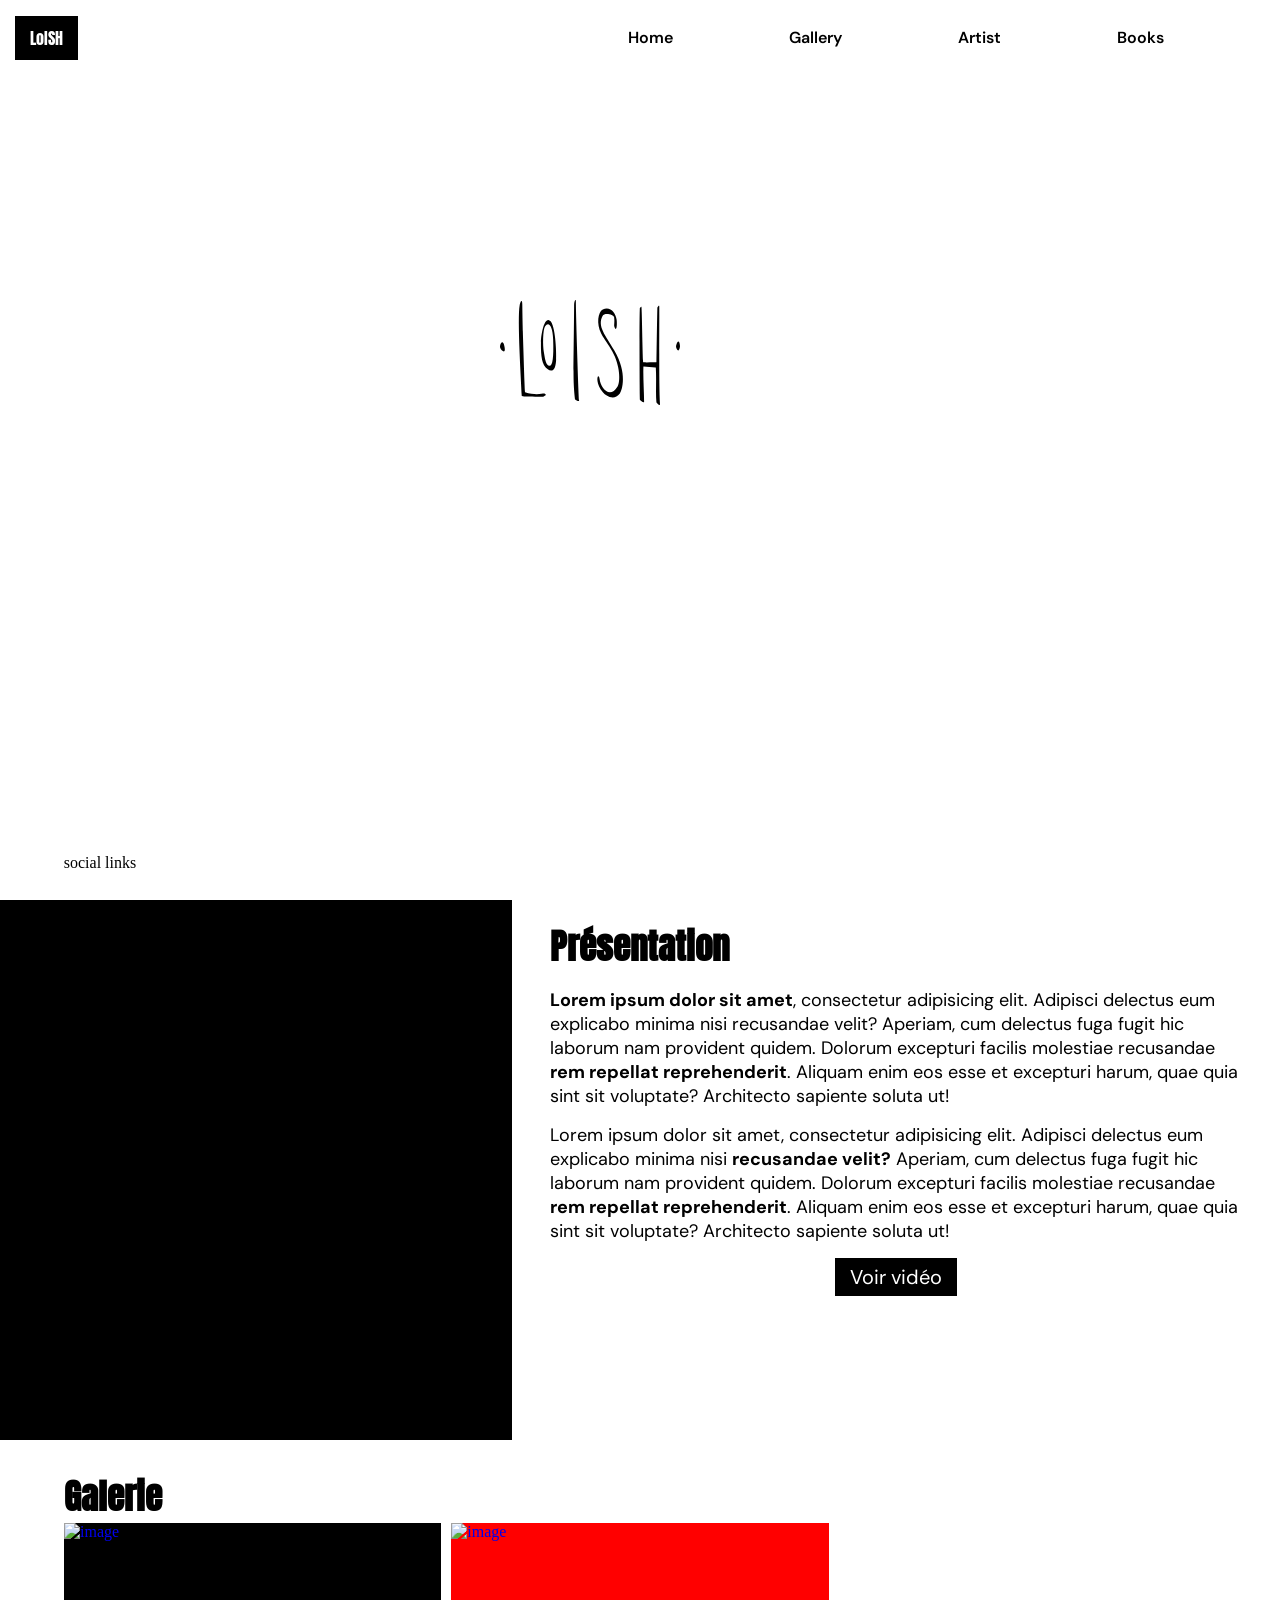
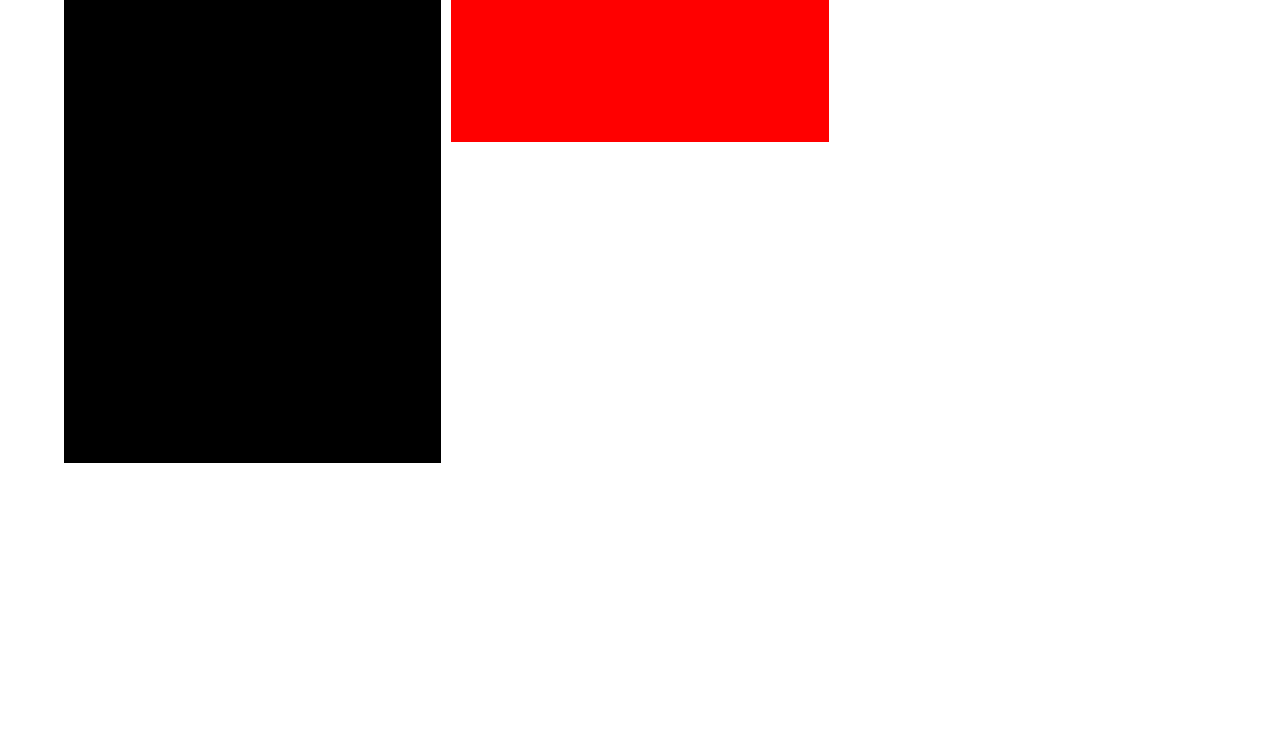
==== index.html @ d7966c19 "first commit" ====
<!doctype html>
<html lang="en">
<head>
    <meta charset="UTF-8">
    <meta name="viewport"
          content="width=device-width, user-scalable=no, initial-scale=1.0, maximum-scale=1.0, minimum-scale=1.0">
    <meta http-equiv="X-UA-Compatible" content="ie=edge">
    <link rel="stylesheet" type="text/css" href="style.css">
    <title>LoISH : Home </title>
</head>
<body>
<div id="menu-mobile">
    <nav>
        <ul>
            <li><a href="#home">Home</a></li>
            <li><a href="#galerie">Gallery</a></li>
            <li><a href="#artiste">Artist</a></li>
            <li><a href="#livre">Contact</a></li>
        </ul>
    </nav>
</div>
<div class="slide" id="home">
    <header>
        <div id="logo">LoISH</div>
        <nav>
            <ul>
                <li><a href="#home">Home</a></li>
                <li><a href="#pres">Gallery</a></li>
                <li><a href="#artiste">Artist</a></li>
                <li><a href="#livre">Books</a></li>
            </ul>
            <div id="burger">
                <div class="bar"></div>
                <div class="bar"></div>
                <div class="bar"></div>
            </div>
        </nav>
    </header>
    <div id="hero">
        <h1>
            <img src="loishnoir.svg" >
        </h1>
    </div>
    <div id="social">social links</div>
</div>
<div class="slide" id="pres">
    <div class="gauche"></div>
    <div class="droite">
        <div class="container">
            <h2>Présentation</h2>
            <p><strong>Lorem ipsum dolor sit amet</strong>, consectetur adipisicing elit. Adipisci delectus eum explicabo minima nisi recusandae velit? Aperiam, cum delectus fuga fugit hic laborum nam provident quidem. Dolorum excepturi facilis molestiae recusandae <strong>rem repellat reprehenderit</strong>. Aliquam enim eos esse et excepturi harum, quae quia sint sit voluptate? Architecto sapiente soluta ut!</p>
            <p>Lorem ipsum dolor sit amet, consectetur adipisicing elit. Adipisci delectus eum explicabo minima nisi <strong>recusandae velit?</strong> Aperiam, cum delectus fuga fugit hic laborum nam provident quidem. Dolorum excepturi facilis molestiae recusandae <strong>rem repellat reprehenderit</strong>. Aliquam enim eos esse et excepturi harum, quae quia sint sit voluptate? Architecto sapiente soluta ut!</p>
            <a href="#" class="btn">Voir vidéo</a>
        </div>
    </div>
</div>
<div class="slide" id="galerie">
    <div class="container">
        <h2>Galerie</h2>
        <div id="container-gal">

            <div class="images img1">
                <a href="images/Avatar.jpg" data-lightbox="gal" class="gal">
                    <img src="images/Avatar.jpg" alt="image">
                </a>
            </div>
            <div class="images img2">
                <a href="images/Avatar.jpg" data-lightbox="gal" class="gal">
                    <img src="images/Avatar.jpg" alt="image">
                </a>
            </div>
        </div>
    </div>
</div>
<script src="dist/js/glightbox.min.js"></script>
<script>
    var lightbox = GLightbox();
    var lightboxDescription = GLightbox({
        selector: '.gal'
    });

    const burger = document.querySelector("#burger");
    const menuMobile = document.querySelector("#menu-mobile");
    //select links (retourne un tableau - array)
    const links = document.querySelectorAll ("#menu-mobile nav ul li a")


    // fonction fléchee () => {}
    burger.addEventListener("click",()=>{
        burger.classList.toggle("open");
        menuMobile.classList.toggle("open");
    })

    //boucle/parcourir le tableau link
    for(let link of links){
        link.addEventListener("click",()=>{
            burger.classList.remove("open")
            menuMobile.classList.remove("open")
        })
    }

</script>
</body>
</html>
---- style.css ----
@import url('https://fonts.googleapis.com/css2?family=Anton&family=DM+Sans:ital,opsz,wght@0,9..40,100..1000;1,9..40,100..1000&display=swap');

/*
font-family: "Anton", sans-serif;
font-family: "DM Sans", sans-serif;


nb: c'est la derniere css ecrite dans index.html au debut dans les <link> qui a le dernier mot si conflit
 */

*{
    margin: 0;
    padding: 0;
}

.slide{
    width: 100%;
    min-height: 100vh;
}

.container{
    width: 90%;
    margin: 0 auto;
}

#home{
    display: grid;
    grid-template-columns: repeat(12, 1fr);
    grid-template-rows: repeat(12, 1fr);
}

header{
    grid-column: 1 / span 12;
    display: flex;
    justify-content: space-between;
    align-items: center;
}

header nav{
    width: 60%;
    height: 100%;
    display: flex;
    align-items: center;
}

header nav ul{
    width: 100%;
    display: flex;
    justify-content: space-evenly;
    list-style:none;
}

header nav ul li a{
    color: black;
    text-decoration: none;
    font-family: 'DM Sans', sans-serif;
    font-weight: 600;
}

h1{
    justify-content: center;
    display: flex;
    align-items: center;
    width: 20vh;



}

#burger{
    width: 50px;
    height: 40px;
    position: relative;
    z-index: 100;
    display: none;
    position: fixed;
    top: 15px;
    right: 15px;
}

#burger .bar{
    position: absolute;
    display: block;
    width: 100%;
    height: 2px;
    background-color: black;
    transition: all 0.5s;
}

#burger .bar:nth-child(1)
{
    top: 0;
    width: 100%;
}

#burger .bar:nth-child(2)
{
    top: 50%;
    width: 70%;
    transform: translateY(-50%);
}

#burger .bar:nth-child(3)
{
    top: 100%;
    transform: translateY(-100%);
    width: 45%;
}

#burger.open .bar:nth-child(1){
    /* le .open sert à l'animation des barres du menu, et l'espace veut dire -enfant de- */
    top: 50%;
    width:100%;
    background-color: #5941f3;
    transform: translateY(-50%) rotate(45deg);
}

#burger.open .bar:nth-child(2){
    transform: translateY(-50%) scale(0);
    opacity: 0;
}

#burger.open .bar:nth-child(3){
    transform: translateY(-50%) rotate(-45deg);
    background-color: #5941f3;
    top:50%;
    width: 100%;
}

#menu-mobile{
    display: flex;
    justify-content: center;
    align-items: center;
    background-color: #222222;
    position: fixed;
    top: 0;
    left: 100%;
    /*le menu est cahé à gauche avec le left 100%
    et la transition se place ici dessous pour le faire slide  a la vitesse voulue */
    z-index: 99;
    width: 100%;
    height: 100vh;
    transition: all 0.8s;
}

#menu-mobile.open{
    left: 0 ;
}

#menu-mobile nav ul{
    list-style: none;
}

#menu-mobile nav ul li{
    margin-bottom: 25px;
}

#menu-mobile nav ul li a{
    text-decoration: none;
    color: white;
    font-family: 'DM Sans', sans-serif;
    font-size: 25px;
}

#logo{
    font-family: 'Anton', sans-serif;
    background-color: black;
    color: white;
    padding: 10px 15px;
    margin-left: 15px;
}

#hero{
    grid-column: 6; /*horizontal*/
    grid-row: 5 / span 2;  /*vertical*/
} /*span = etendu sur x colonnes*/

#hero h4{
    font-family: "DM Sans", sans-serif;
    font-size: 30px;
    font-weight: 200;
    text-transform: uppercase;
    letter-spacing: 5px;
    color: black;
}

#hero h1{
    font-family: "Anton", sans-serif;
    font-size: 80px;
    font-weight: 800;
    letter-spacing: 5px;
    color: black;
}

#hero p{
    font-family: "DM Sans", sans-serif;
    font-weight: 400;
    color: #222222;
    font-size: 18px;
}

#hero .btn{
    background-color: black;
    color: white;
    display: block;
    width: fit-content;
    padding: 6px 15px;
    font-family: 'DM Sans', sans-serif;
    font-size: 20px;
    text-decoration: none;
    margin-top: 20px;
}

#social{
    grid-column: 1 / span 2;
    grid-row: 12 / span 1;
    display: flex;
    justify-content: center;
    align-items: center;
}

/************* Présentation *************/
#pres{
    display: flex;
    flex-wrap: wrap;
    min-height: 60vh;
}
#pres .gauche{
    width: 40%;
    background-color: black;
}

#pres .droite{
    width: 60%;
    background-color: white;
}

#pres .container{
    padding: 20px 15px 30px;
}

#pres h2{
    font-family: "Anton", sans-serif;
    font-size: 35px;
    margin-bottom: 15px;
}

#pres p{
    font-family: "DM Sans", sans-serif;
    font-size: 18px;
    margin-bottom: 15px;
}

#pres .btn{
    background-color: black;
    color: white;
    display: block;
    width: fit-content;
    padding: 6px 15px;
    font-family: 'DM Sans', sans-serif;
    font-size: 20px;
    text-decoration: none;
    margin: 15px auto;
}

/**************** galerie ************/
#galerie h2{
    font-family: "Anton", sans-serif;
    font-size: 35px;
}

#galerie .container{
    padding-top: 30px;
}

#container-gal{
    display: grid;
    height: 60vh;
    grid-template-columns: repeat(12, 1fr);
    grid-template-rows: repeat(12, 1fr);
    gap: 10px;
}

.img1{
    grid-column: 1 / span 4;
    grid-row: 1 / span 12;
}


#container-gal .images{

    background-color: black;
}


.img2{
    grid-column: 5 / span 4;
    grid-row: 1 / span 5;
    background-color: red !important;
}

.images a{
    display: block;
    width: 100%;
    height: 100%;
    text-decoration: none;
}

.images a img{
    width: 100%;
    height: 100%;
    object-fit: cover;
    object-position: center center ;
}


/************ Media ****************/

@media all and (max-width: 1080px)
{
    #hero{
        grid-column: 3 / span 6;
    }
}

@media all and (max-width: 815px)
{
    header nav ul{
        display: none;
    }

    header nav{
        justify-content: end;
    }

    #burger{
        display: block;
        margin-right: 15px;
    }
}

@media all and (max-width: 690px)
{
    #hero{
        grid-column: 2 / span 10;
    }
    #pres .gauche, #pres .droite{
        width: 100%;
    }
    #pres .gauche{
        height: 300px;
    }

    #container-gal{
        grid-template-columns: 1fr 1fr;
    }
}

@media all and (max-width: 410px)
{
    #hero{
        grid-row: 3 / span 7;
    }
    #container-gal{
        grid-template-columns: 1fr;
    }
}
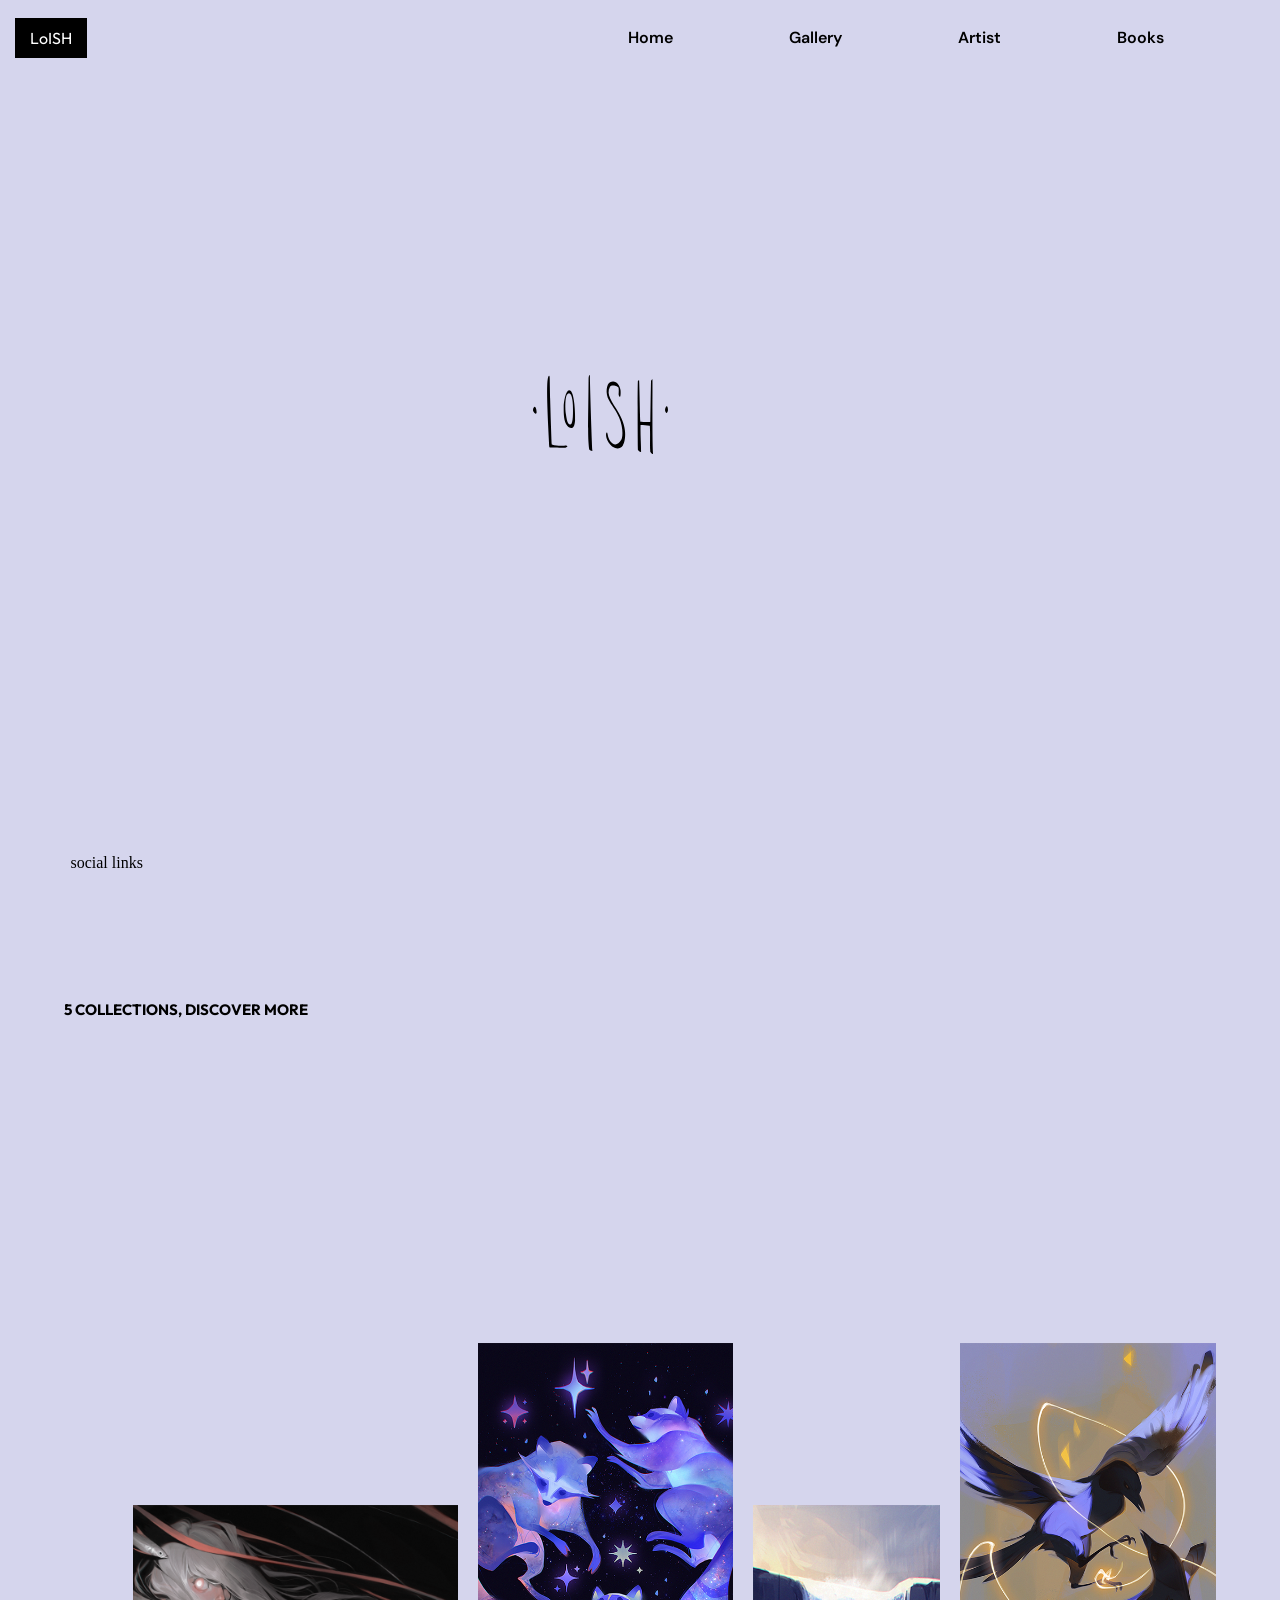
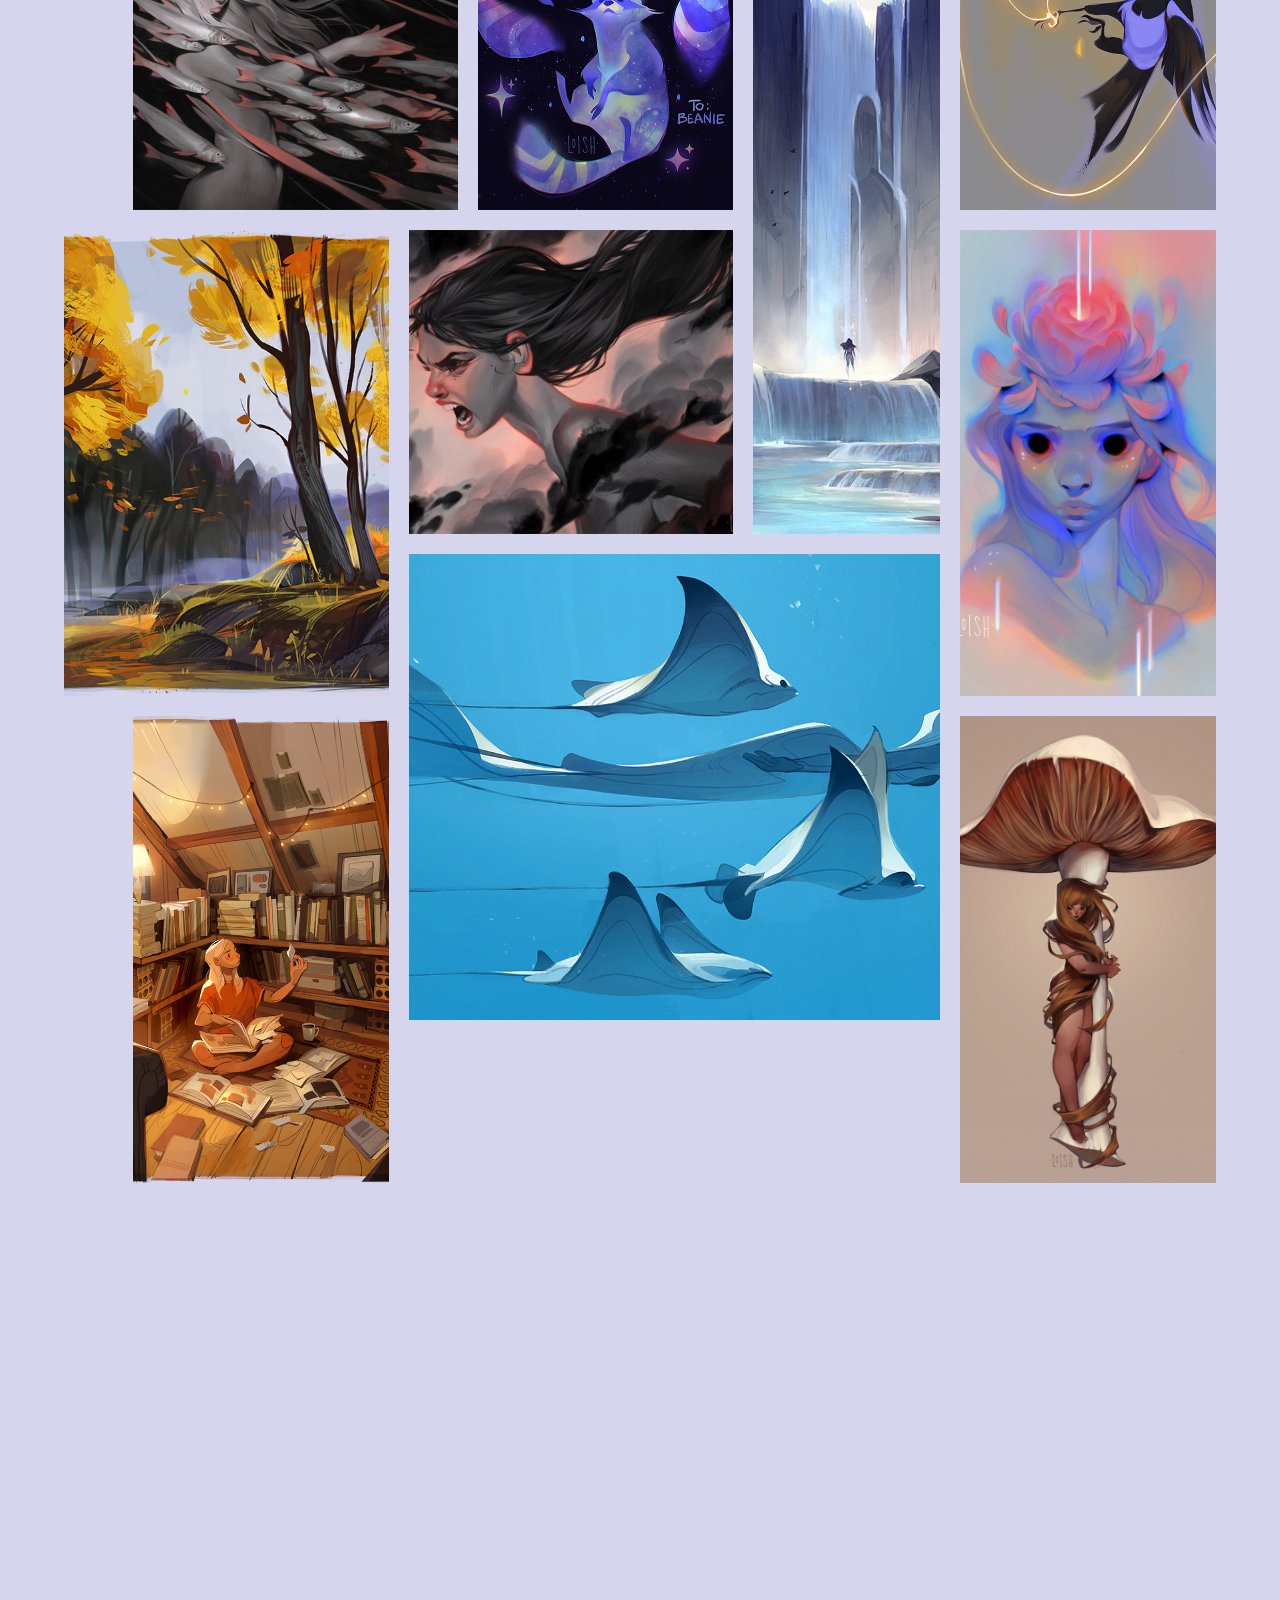
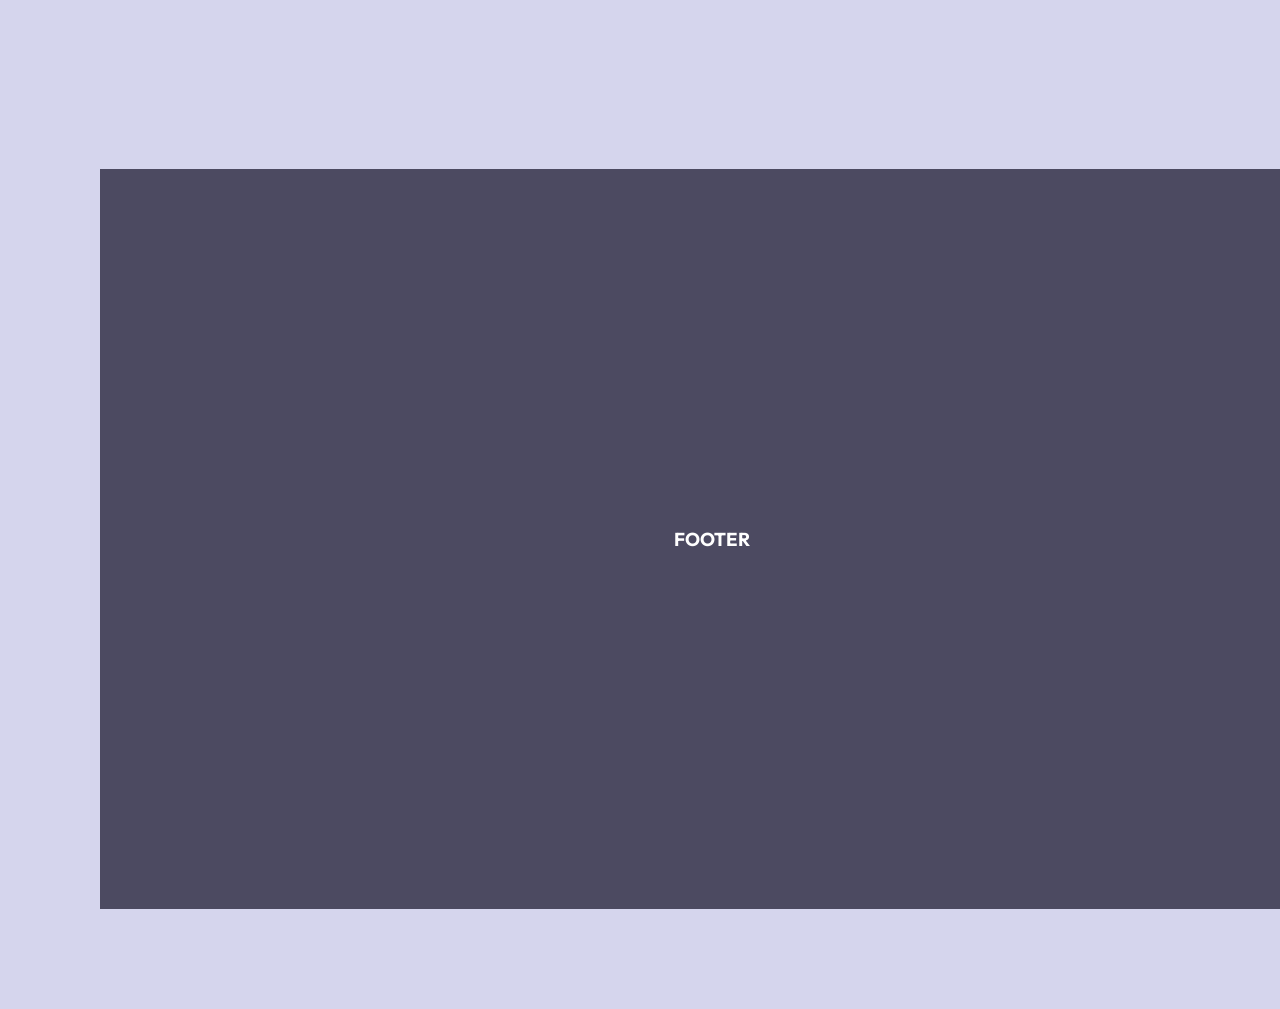
==== commit 2372d761: "update" ====
--- a/index.html
+++ b/index.html
@@ -5,17 +5,18 @@
     <meta name="viewport"
           content="width=device-width, user-scalable=no, initial-scale=1.0, maximum-scale=1.0, minimum-scale=1.0">
     <meta http-equiv="X-UA-Compatible" content="ie=edge">
+    <link rel="stylesheet" type="text/css" href="dist/css/glightbox.min.css">
     <link rel="stylesheet" type="text/css" href="style.css">
     <title>LoISH : Home </title>
 </head>
-<body>
+<body class="home">
 <div id="menu-mobile">
     <nav>
         <ul>
-            <li><a href="#home">Home</a></li>
-            <li><a href="#galerie">Gallery</a></li>
-            <li><a href="#artiste">Artist</a></li>
-            <li><a href="#livre">Contact</a></li>
+            <li><a href="index.html">Home</a></li>
+            <li><a href="galerie.html">Gallery</a></li>
+            <li><a href="artiste.html">Artist</a></li>
+            <li><a href="livre.html">Contact</a></li>
         </ul>
     </nav>
 </div>
@@ -24,10 +25,10 @@
         <div id="logo">LoISH</div>
         <nav>
             <ul>
-                <li><a href="#home">Home</a></li>
-                <li><a href="#pres">Gallery</a></li>
-                <li><a href="#artiste">Artist</a></li>
-                <li><a href="#livre">Books</a></li>
+                <li><a href="home">Home</a></li>
+                <li><a href="galerie.html">Gallery</a></li>
+                <li><a href="artiste.html">Artist</a></li>
+                <li><a href="livre.html">Books</a></li>
             </ul>
             <div id="burger">
                 <div class="bar"></div>
@@ -43,33 +44,77 @@
     </div>
     <div id="social">social links</div>
 </div>
-<div class="slide" id="pres">
-    <div class="gauche"></div>
-    <div class="droite">
-        <div class="container">
-            <h2>Présentation</h2>
-            <p><strong>Lorem ipsum dolor sit amet</strong>, consectetur adipisicing elit. Adipisci delectus eum explicabo minima nisi recusandae velit? Aperiam, cum delectus fuga fugit hic laborum nam provident quidem. Dolorum excepturi facilis molestiae recusandae <strong>rem repellat reprehenderit</strong>. Aliquam enim eos esse et excepturi harum, quae quia sint sit voluptate? Architecto sapiente soluta ut!</p>
-            <p>Lorem ipsum dolor sit amet, consectetur adipisicing elit. Adipisci delectus eum explicabo minima nisi <strong>recusandae velit?</strong> Aperiam, cum delectus fuga fugit hic laborum nam provident quidem. Dolorum excepturi facilis molestiae recusandae <strong>rem repellat reprehenderit</strong>. Aliquam enim eos esse et excepturi harum, quae quia sint sit voluptate? Architecto sapiente soluta ut!</p>
-            <a href="#" class="btn">Voir vidéo</a>
+<div class="slide" id="galerie">
+    <div class="container">
+        <h2> 5 COLLECTIONS, DISCOVER MORE </h2>
+        <div id="container-gal">
+
+            <div class="images img1">
+                <a href="images/the_deep_2019_dusk.png" data-lightbox="gal" class="gal">
+                    <img src="images/the_deep_2019_dusk.png" alt="image">
+                </a>
+            </div>
+            <div class="images img2">
+                <a href="images/autumn_walk_2021_cina.png" data-lightbox="gal" class="gal">
+                    <img src="images/autumn_walk_2021_cina.png" alt="image">
+                </a>
+            </div>
+            <div class="images img3">
+                <a href="images/scream_2023_dusk.png" data-lightbox="gal" class="gal">
+                    <img src="images/scream_2023_dusk.png" alt="image">
+                </a>
+            </div>
+            <div class="images img4">
+                <a href="images/after_the_rain_2020_cina.png" data-lightbox="gal" class="gal">
+                    <img src="images/after_the_rain_2020_cina.png" alt="image">
+                </a>
+            </div>
+            <div class="images img5">
+                <a href="images/mushroom_2020_bloom.jpg" data-lightbox="gal" class="gal">
+                    <img src="images/mushroom_2020_bloom.jpg" alt="image">
+                </a>
+            </div>
+            <div class="images img6">
+                <a href="images/cascade_2022_dr.png" data-lightbox="gal" class="gal">
+                    <img src="images/cascade_2022_dr.png" alt="image">
+                </a>
+            </div>
+            <div class="images img7">
+                <a href="images/scrapbook_2023_cina.png" data-lightbox="gal" class="gal">
+                    <img src="images/scrapbook_2023_cina.png" alt="image">
+                </a>
+            </div>
+            <div class="images img8">
+                <a href="images/stingrays_2023_dr.png" data-lightbox="gal" class="gal">
+                    <img src="images/stingrays_2023_dr.png" alt="image">
+                </a>
+            </div>
+            <div class="images img9">
+                <a href="images/space_raccoons_2026_cand.png" data-lightbox="gal" class="gal">
+                    <img src="images/space_raccoons_2026_cand.png" alt="image">
+                </a>
+            </div>
+            <div class="images img10">
+                <a href="images/magpies_2025_dusk.png" data-lightbox="gal" class="gal">
+                    <img src="images/magpies_2025_dusk.png" alt="image">
+                </a>
+            </div>
+            <div class="images img11">
+                <a href="images/glitch_2025_bloom.png" data-lightbox="gal" class="gal">
+                    <img src="images/glitch_2025_bloom.png" alt="image">
+                </a>
+            </div>
+            <div class="images img12">
+                <a href="images/compassion_2024_dusk.png" data-lightbox="gal" class="gal">
+                    <img src="images/compassion_2024_dusk.png" alt="image">
+                </a>
+            </div>
         </div>
     </div>
 </div>
-<div class="slide" id="galerie">
-    <div class="container">
-        <h2>Galerie</h2>
-        <div id="container-gal">
-
-            <div class="images img1">
-                <a href="images/Avatar.jpg" data-lightbox="gal" class="gal">
-                    <img src="images/Avatar.jpg" alt="image">
-                </a>
-            </div>
-            <div class="images img2">
-                <a href="images/Avatar.jpg" data-lightbox="gal" class="gal">
-                    <img src="images/Avatar.jpg" alt="image">
-                </a>
-            </div>
-        </div>
+<div  id="footer">
+    <div class="container2">
+        <h3>FOOTER</h3>
     </div>
 </div>
 <script src="dist/js/glightbox.min.js"></script>
@@ -99,6 +144,22 @@
         })
     }
 
+        const images = document.querySelectorAll('.images a');
+
+        const observer = new IntersectionObserver(entries => {
+        entries.forEach(entry => {
+            if (entry.isIntersecting) {
+                entry.target.classList.add('visible');
+            }
+        });
+    }, {
+        threshold: 0.2
+    });
+
+        images.forEach(image => {
+        observer.observe(image);
+    });
+
 </script>
 </body>
 </html>
--- a/style.css
+++ b/style.css
@@ -1,8 +1,19 @@
 @import url('https://fonts.googleapis.com/css2?family=Anton&family=DM+Sans:ital,opsz,wght@0,9..40,100..1000;1,9..40,100..1000&display=swap');
-
+@import url('https://fonts.googleapis.com/css2?family=Outfit:wght@100..900&display=swap');
 /*
 font-family: "Anton", sans-serif;
 font-family: "DM Sans", sans-serif;
+font-family: "Outfit", sans-serif;
+->
+// <weight>: Use a value from 100 to 900
+// <uniquifier>: Use a unique and descriptive class name
+
+.outfit-<uniquifier> {
+  font-family: "Outfit", sans-serif;
+  font-optical-sizing: auto;
+  font-weight: <weight>;
+  font-style: normal;
+}
 
 
 nb: c'est la derniere css ecrite dans index.html au debut dans les <link> qui a le dernier mot si conflit
@@ -13,355 +24,365 @@
     padding: 0;
 }
 
-.slide{
-    width: 100%;
-    min-height: 100vh;
-}
-
-.container{
-    width: 90%;
-    margin: 0 auto;
-}
-
-#home{
-    display: grid;
-    grid-template-columns: repeat(12, 1fr);
-    grid-template-rows: repeat(12, 1fr);
-}
-
-header{
-    grid-column: 1 / span 12;
+
+body.home{
+        background-color: #d5d5ed;
+    }
+
+body.galerie{
+    background-color: #ffffff;
+}
+
+body.artist{
+    background-color: #000000;
+}
+
+body.artist header{
+    color: white;
+}
+
+body.books{
+    background-color: #4c4a61;
+}
+
+
+    .slide{
+        width: 100%;
+        min-height: 100vh;
+    }
+
+    .container{
+        width: 90%;
+        margin: 0 auto;
+    }
+
+    #home{
+        display: grid;
+        grid-template-columns: repeat(12, 1fr);
+        grid-template-rows: repeat(12, 1fr);
+    }
+
+    header{
+        grid-column: 1 / span 12;
+        display: flex;
+        justify-content: space-between;
+        align-items: center;
+    }
+
+    header nav{
+        width: 60%;
+        height: 100%;
+        display: flex;
+        align-items: center;
+    }
+
+    header nav ul{
+        width: 100%;
+        display: flex;
+        justify-content: space-evenly;
+        list-style:none;
+    }
+
+    header nav ul li a{
+        color: black;
+        text-decoration: none;
+        font-family: 'DM Sans', sans-serif;
+        font-weight: 600;
+    }
+
+    h1{
+        justify-content: center;
+        display: flex;
+        align-items: center;
+        width: 15vh;
+    }
+
+    #burger{
+        width: 50px;
+        height: 40px;
+        position: relative;
+        z-index: 100;
+        display: none;
+        top: 15px;
+        right: 15px;
+    }
+
+    #burger .bar{
+        position: absolute;
+        display: block;
+        width: 100%;
+        height: 2px;
+        background-color: black;
+        transition: all 0.5s;
+    }
+
+    #burger .bar:nth-child(1)
+    {
+        top: 0;
+        width: 100%;
+    }
+
+    #burger .bar:nth-child(2)
+    {
+        top: 50%;
+        width: 70%;
+        transform: translateY(-50%);
+    }
+
+    #burger .bar:nth-child(3)
+    {
+        top: 100%;
+        transform: translateY(-100%);
+        width: 45%;
+    }
+
+    #burger.open .bar:nth-child(1){
+        /* le .open sert à l'animation des barres du menu, et l'espace veut dire -enfant de- */
+        top: 50%;
+        width:100%;
+        background-color: #5941f3;
+        transform: translateY(-50%) rotate(45deg);
+    }
+
+    #burger.open .bar:nth-child(2){
+        transform: translateY(-50%) scale(0);
+        opacity: 0;
+    }
+
+    #burger.open .bar:nth-child(3){
+        transform: translateY(-50%) rotate(-45deg);
+        background-color: #5941f3;
+        top:50%;
+        width: 100%;
+    }
+
+    #menu-mobile{
+        display: flex;
+        justify-content: center;
+        align-items: center;
+        background-color: #222222;
+        position: fixed;
+        top: 0;
+        left: 100%;
+        /*le menu est cahé à gauche avec le left 100%
+        et la transition se place ici dessous pour le faire slide  a la vitesse voulue */
+        z-index: 99;
+        width: 100%;
+        height: 100vh;
+        transition: all 0.8s;
+    }
+
+    #menu-mobile.open{
+        left: 0 ;
+    }
+
+    #menu-mobile nav ul{
+        list-style: none;
+    }
+
+    #menu-mobile nav ul li{
+        margin-bottom: 25px;
+    }
+
+    #menu-mobile nav ul li a{
+        text-decoration: none;
+        color: white;
+        font-family: 'DM Sans', sans-serif;
+        font-size: 25px;
+    }
+
+    #logo{
+        font-family: 'outfit', sans-serif;
+        background-color: black;
+        color: white;
+        padding: 10px 15px;
+        margin-left: 15px;
+    }
+
+    #hero{
+        grid-column: 6 / span 2; /*horizontal*/
+        grid-row: 6 / span 2;  /*vertical*/
+        object-position: center center;
+    } /*span = etendu sur x colonnes*/
+
+
+    #social{
+        grid-column: 1 / span 2;
+        grid-row: 12 / span 1;
+        display: flex;
+        justify-content: center;
+        align-items: center;
+    }
+
+    /************************************************** GALERIE HOME *************************************************/
+    #galerie h2{
+        font-family: "outfit", sans-serif;
+        font-size: 15px;
+    }
+
+    #galerie .container{
+        padding-top: 100px;
+    }
+
+    #container-gal{
+        display: grid;
+        height: 250vh;
+        grid-template-columns: repeat(17, 1fr);
+        grid-template-rows: repeat(14, 1fr);
+        gap: 20px;
+    }
+
+    .img1{
+        grid-column: 2 / span 5;
+        grid-row: 4 / span 2;
+    }
+
+
+    .img2{
+        grid-column: 1 / span 5;
+        grid-row: 6 / span 3 ;
+    }
+
+    .img3{
+        grid-column: 6 / span 5;
+        grid-row: 6 / span 2 ;
+    }
+
+    .img4{
+        grid-column: 6 / span 4;
+        grid-row: 11 / span 3 ;
+    }
+
+    .img5{
+        grid-column: 14 / span 4;
+        grid-row: 9 / span 3 ;
+    }
+
+    .img6{
+        grid-column: 11 / span 3;
+        grid-row: 4 / span 4 ;
+    }
+
+    .img7{
+        grid-column: 2 / span 4;
+        grid-row: 9 / span 3 ;
+    }
+
+    .img8{
+        grid-column: 6 / span 8;
+        grid-row: 8 / span 3 ;
+    }
+
+    .img9{
+        grid-column: 7 / span 4;
+        grid-row: 3 / span 3 ;
+    }
+
+    .img10{
+        grid-column: 14 / span 4;
+        grid-row: 3 / span 3 ;
+    }
+
+    .img11{
+        grid-column: 14 / span 4;
+        grid-row: 6 / span 3 ;
+    }
+    .img12{
+        grid-column: 10 / span 4;
+        grid-row: 11 / span 2 ;
+    }
+
+
+
+
+
+    .images a{
+        display: block;
+        width: 100%;
+        height: 100%;
+        text-decoration: none;
+        opacity: 0;
+        transform: translateY(50px) scale(0.95);
+        transition: all 0.8s ease;
+    }
+
+    .images a.visible {
+    opacity: 1;
+    transform: translateY(0) scale(1);
+    }
+
+    .images a img{
+        width: 100%;
+        height: 100%;
+        object-fit: cover;
+        object-position: center center ;
+    }
+/*****************************************FOOTER**********************************************************/
+#footer{
+    background-color: #4c4a61;
+    color: white;
+    width: 80%;
+    height: 60vh;
+    margin: 100px;
+    align-items: center;
+    justify-content: center;
+    padding: 100px;
     display: flex;
-    justify-content: space-between;
-    align-items: center;
-}
-
-header nav{
-    width: 60%;
-    height: 100%;
-    display: flex;
-    align-items: center;
-}
-
-header nav ul{
-    width: 100%;
-    display: flex;
-    justify-content: space-evenly;
-    list-style:none;
-}
-
-header nav ul li a{
-    color: black;
-    text-decoration: none;
-    font-family: 'DM Sans', sans-serif;
-    font-weight: 600;
-}
-
-h1{
-    justify-content: center;
-    display: flex;
-    align-items: center;
-    width: 20vh;
-
-
-
-}
-
-#burger{
-    width: 50px;
-    height: 40px;
-    position: relative;
-    z-index: 100;
-    display: none;
-    position: fixed;
-    top: 15px;
-    right: 15px;
-}
-
-#burger .bar{
-    position: absolute;
-    display: block;
-    width: 100%;
-    height: 2px;
-    background-color: black;
-    transition: all 0.5s;
-}
-
-#burger .bar:nth-child(1)
-{
-    top: 0;
-    width: 100%;
-}
-
-#burger .bar:nth-child(2)
-{
-    top: 50%;
-    width: 70%;
-    transform: translateY(-50%);
-}
-
-#burger .bar:nth-child(3)
-{
-    top: 100%;
-    transform: translateY(-100%);
-    width: 45%;
-}
-
-#burger.open .bar:nth-child(1){
-    /* le .open sert à l'animation des barres du menu, et l'espace veut dire -enfant de- */
-    top: 50%;
-    width:100%;
-    background-color: #5941f3;
-    transform: translateY(-50%) rotate(45deg);
-}
-
-#burger.open .bar:nth-child(2){
-    transform: translateY(-50%) scale(0);
-    opacity: 0;
-}
-
-#burger.open .bar:nth-child(3){
-    transform: translateY(-50%) rotate(-45deg);
-    background-color: #5941f3;
-    top:50%;
-    width: 100%;
-}
-
-#menu-mobile{
-    display: flex;
-    justify-content: center;
-    align-items: center;
-    background-color: #222222;
-    position: fixed;
-    top: 0;
-    left: 100%;
-    /*le menu est cahé à gauche avec le left 100%
-    et la transition se place ici dessous pour le faire slide  a la vitesse voulue */
-    z-index: 99;
-    width: 100%;
-    height: 100vh;
-    transition: all 0.8s;
-}
-
-#menu-mobile.open{
-    left: 0 ;
-}
-
-#menu-mobile nav ul{
-    list-style: none;
-}
-
-#menu-mobile nav ul li{
-    margin-bottom: 25px;
-}
-
-#menu-mobile nav ul li a{
-    text-decoration: none;
-    color: white;
-    font-family: 'DM Sans', sans-serif;
-    font-size: 25px;
-}
-
-#logo{
-    font-family: 'Anton', sans-serif;
-    background-color: black;
-    color: white;
-    padding: 10px 15px;
-    margin-left: 15px;
-}
-
-#hero{
-    grid-column: 6; /*horizontal*/
-    grid-row: 5 / span 2;  /*vertical*/
-} /*span = etendu sur x colonnes*/
-
-#hero h4{
-    font-family: "DM Sans", sans-serif;
-    font-size: 30px;
-    font-weight: 200;
-    text-transform: uppercase;
-    letter-spacing: 5px;
-    color: black;
-}
-
-#hero h1{
-    font-family: "Anton", sans-serif;
-    font-size: 80px;
-    font-weight: 800;
-    letter-spacing: 5px;
-    color: black;
-}
-
-#hero p{
-    font-family: "DM Sans", sans-serif;
-    font-weight: 400;
-    color: #222222;
-    font-size: 18px;
-}
-
-#hero .btn{
-    background-color: black;
-    color: white;
-    display: block;
-    width: fit-content;
-    padding: 6px 15px;
-    font-family: 'DM Sans', sans-serif;
-    font-size: 20px;
-    text-decoration: none;
-    margin-top: 20px;
-}
-
-#social{
-    grid-column: 1 / span 2;
-    grid-row: 12 / span 1;
-    display: flex;
-    justify-content: center;
-    align-items: center;
-}
-
-/************* Présentation *************/
-#pres{
-    display: flex;
-    flex-wrap: wrap;
-    min-height: 60vh;
-}
-#pres .gauche{
-    width: 40%;
-    background-color: black;
-}
-
-#pres .droite{
-    width: 60%;
-    background-color: white;
-}
-
-#pres .container{
-    padding: 20px 15px 30px;
-}
-
-#pres h2{
-    font-family: "Anton", sans-serif;
-    font-size: 35px;
-    margin-bottom: 15px;
-}
-
-#pres p{
-    font-family: "DM Sans", sans-serif;
-    font-size: 18px;
-    margin-bottom: 15px;
-}
-
-#pres .btn{
-    background-color: black;
-    color: white;
-    display: block;
-    width: fit-content;
-    padding: 6px 15px;
-    font-family: 'DM Sans', sans-serif;
-    font-size: 20px;
-    text-decoration: none;
-    margin: 15px auto;
-}
-
-/**************** galerie ************/
-#galerie h2{
-    font-family: "Anton", sans-serif;
-    font-size: 35px;
-}
-
-#galerie .container{
-    padding-top: 30px;
-}
-
-#container-gal{
-    display: grid;
-    height: 60vh;
-    grid-template-columns: repeat(12, 1fr);
-    grid-template-rows: repeat(12, 1fr);
-    gap: 10px;
-}
-
-.img1{
-    grid-column: 1 / span 4;
-    grid-row: 1 / span 12;
-}
-
-
-#container-gal .images{
-
-    background-color: black;
-}
-
-
-.img2{
-    grid-column: 5 / span 4;
-    grid-row: 1 / span 5;
-    background-color: red !important;
-}
-
-.images a{
-    display: block;
-    width: 100%;
-    height: 100%;
-    text-decoration: none;
-}
-
-.images a img{
-    width: 100%;
-    height: 100%;
-    object-fit: cover;
-    object-position: center center ;
-}
-
-
-/************ Media ****************/
-
-@media all and (max-width: 1080px)
-{
-    #hero{
-        grid-column: 3 / span 6;
-    }
-}
-
-@media all and (max-width: 815px)
-{
-    header nav ul{
-        display: none;
-    }
-
-    header nav{
-        justify-content: end;
-    }
-
-    #burger{
-        display: block;
-        margin-right: 15px;
-    }
-}
-
-@media all and (max-width: 690px)
-{
-    #hero{
-        grid-column: 2 / span 10;
-    }
-    #pres .gauche, #pres .droite{
-        width: 100%;
-    }
-    #pres .gauche{
-        height: 300px;
-    }
-
-    #container-gal{
-        grid-template-columns: 1fr 1fr;
-    }
-}
-
-@media all and (max-width: 410px)
-{
-    #hero{
-        grid-row: 3 / span 7;
-    }
-    #container-gal{
-        grid-template-columns: 1fr;
-    }
-}+}
+.container2{}
+
+h3{
+    font-family: 'outfit', sans-serif;
+}
+
+    /*********************************************************** Media *********************************************/
+
+    @media all and (max-width: 1080px)
+    {
+        #hero{
+            grid-column: 3 / span 6;
+        }
+    }
+
+    @media all and (max-width: 815px)
+    {
+        header nav ul{
+            display: none;
+        }
+
+        header nav{
+            justify-content: end;
+        }
+
+        #burger{
+            display: block;
+            margin-right: 15px;
+        }
+    }
+
+    @media all and (max-width: 690px)
+    {
+        #hero{
+            grid-column: 2 / span 10;
+        }
+        #pres .gauche, #pres .droite{
+            width: 100%;
+        }
+        #pres .gauche{
+            height: 300px;
+        }
+
+        #container-gal{
+            grid-template-columns: 1fr 1fr;
+        }
+    }
+
+    @media all and (max-width: 410px)
+    {
+        #hero{
+            grid-row: 3 / span 7;
+        }
+        #container-gal{
+            grid-template-columns: 1fr;
+        }
+    }
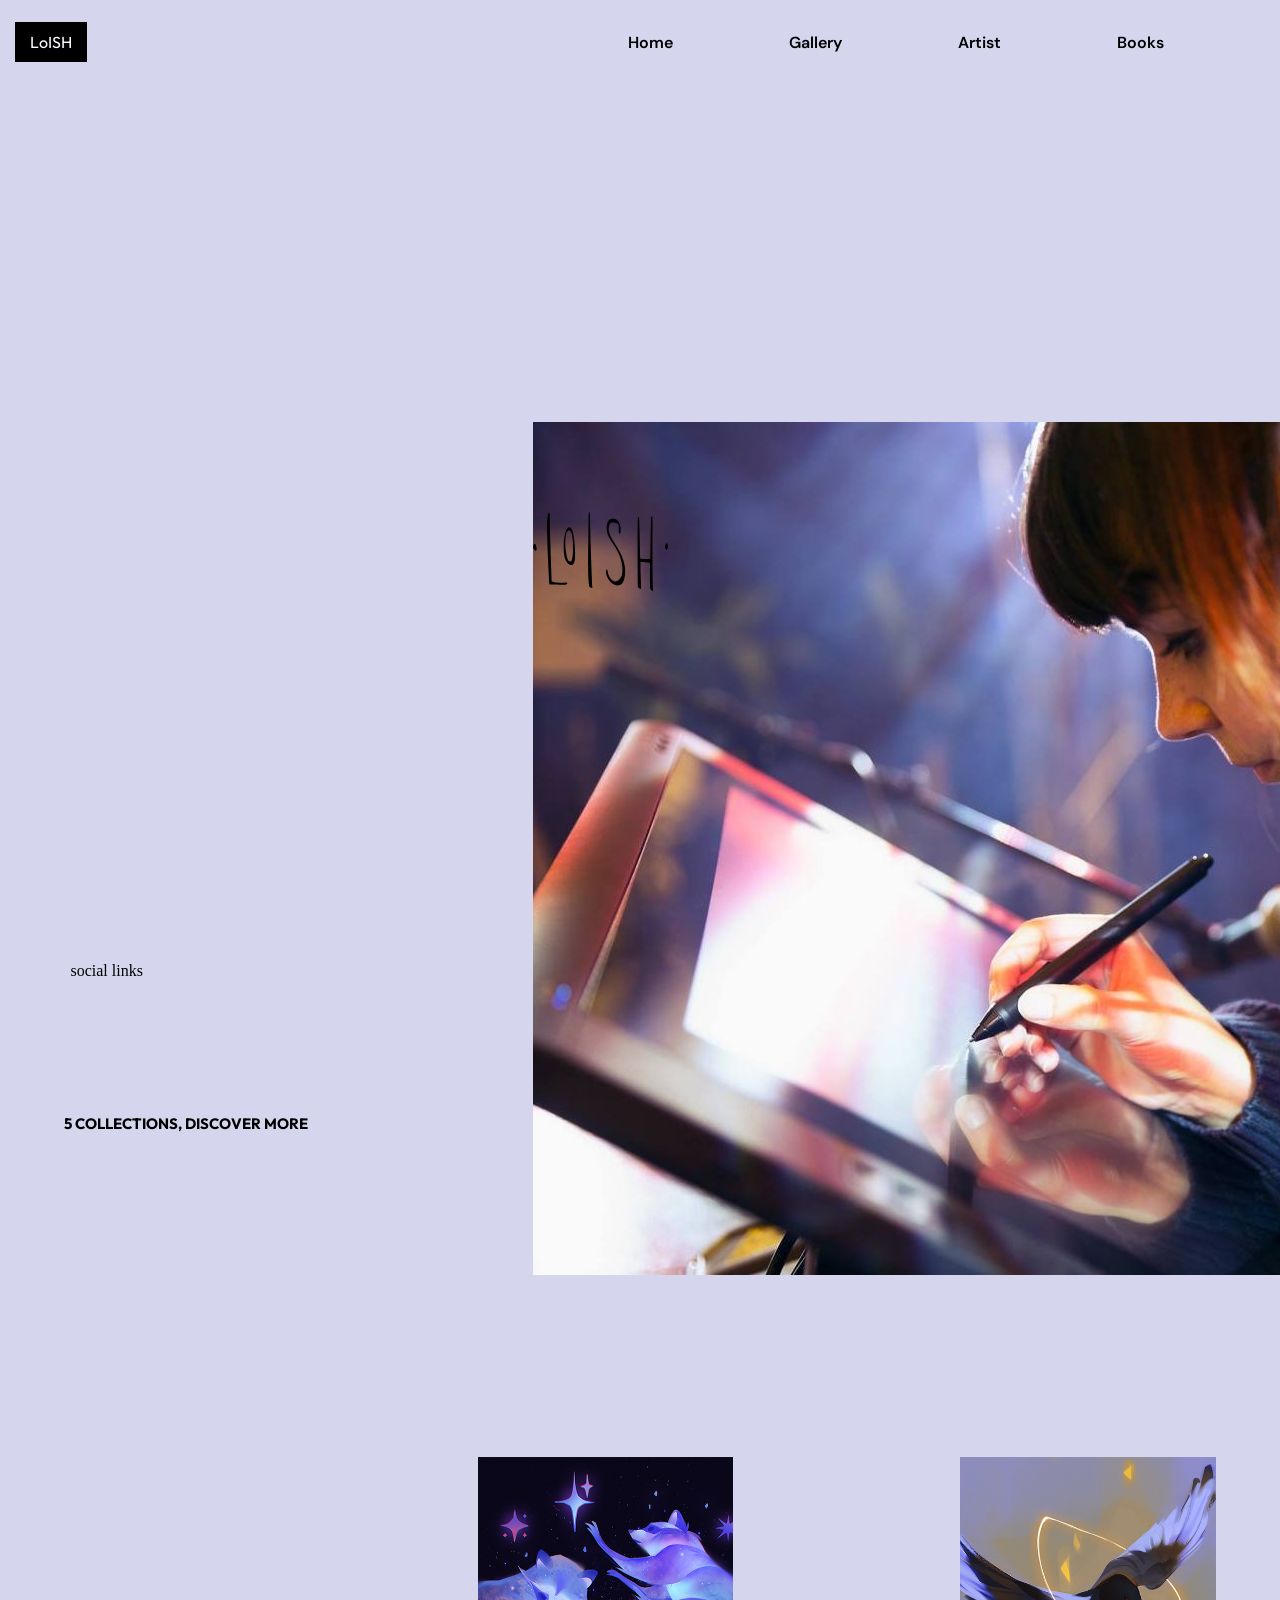
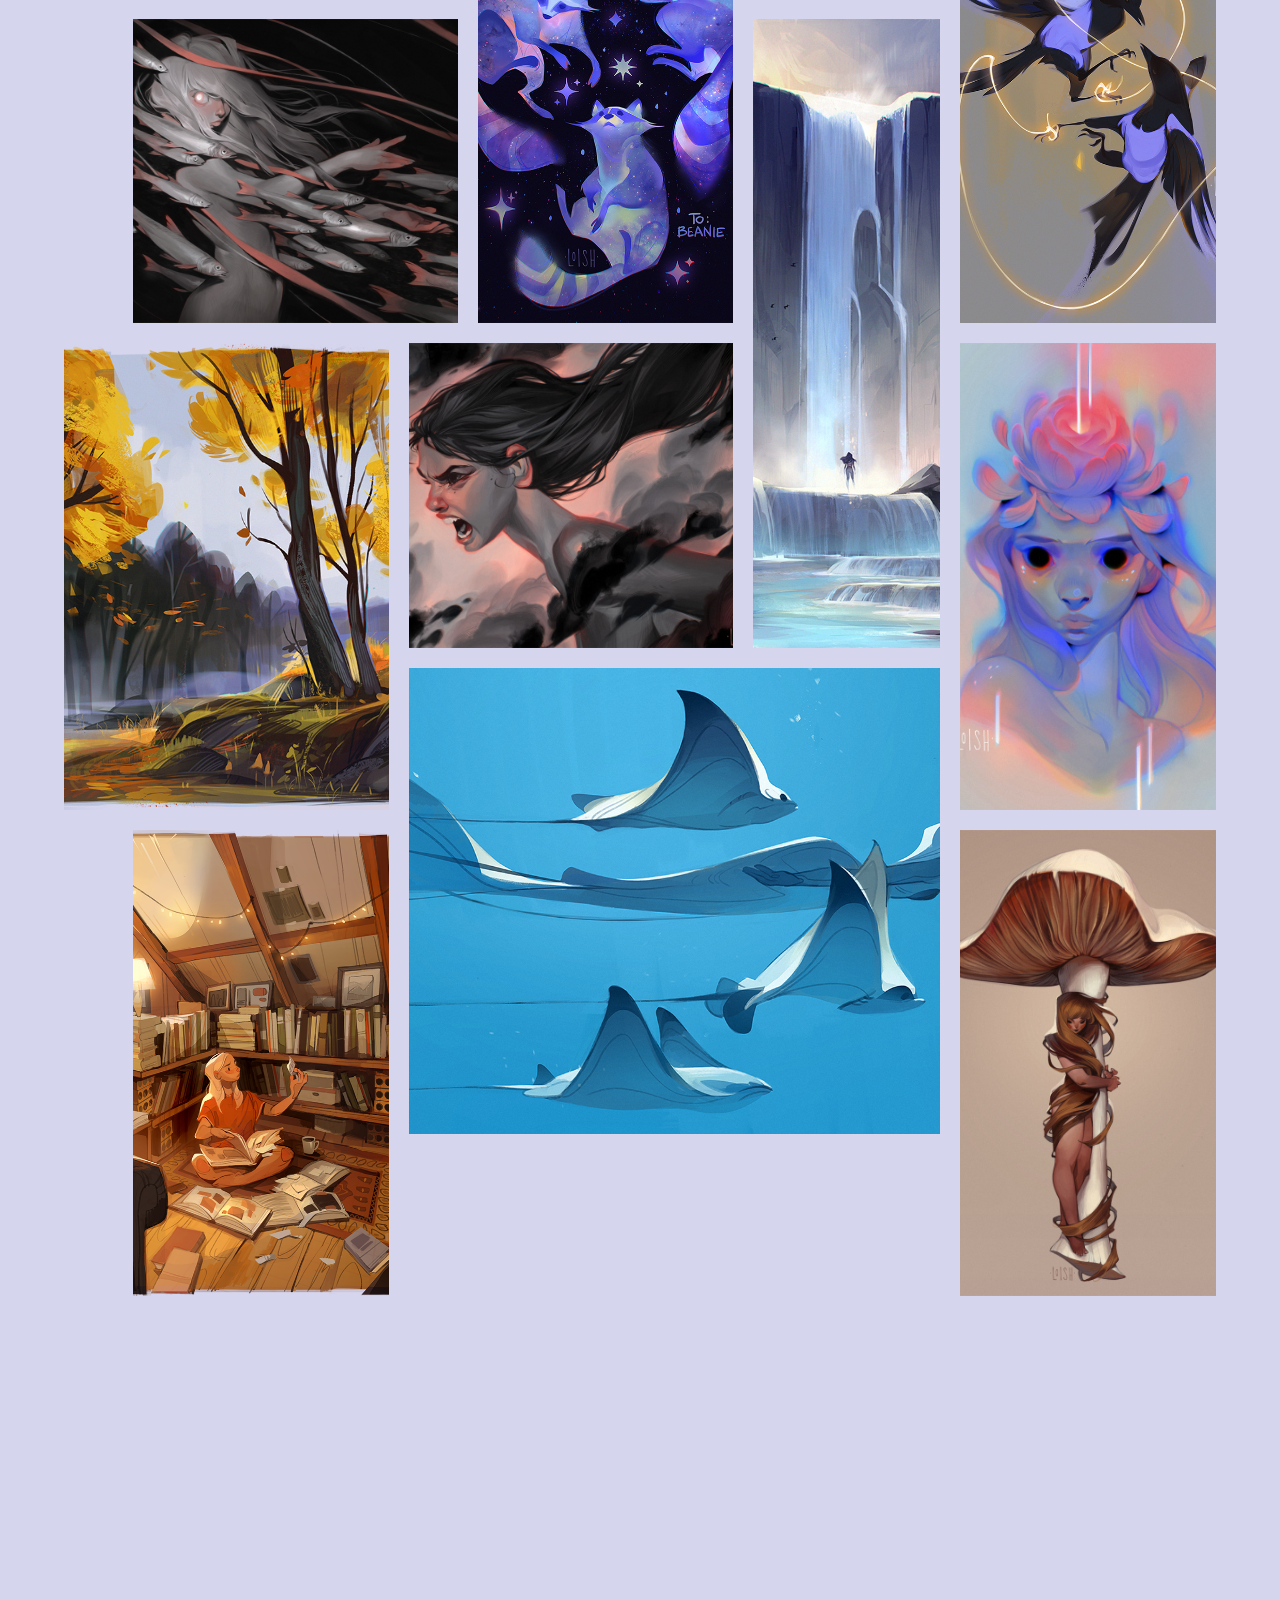
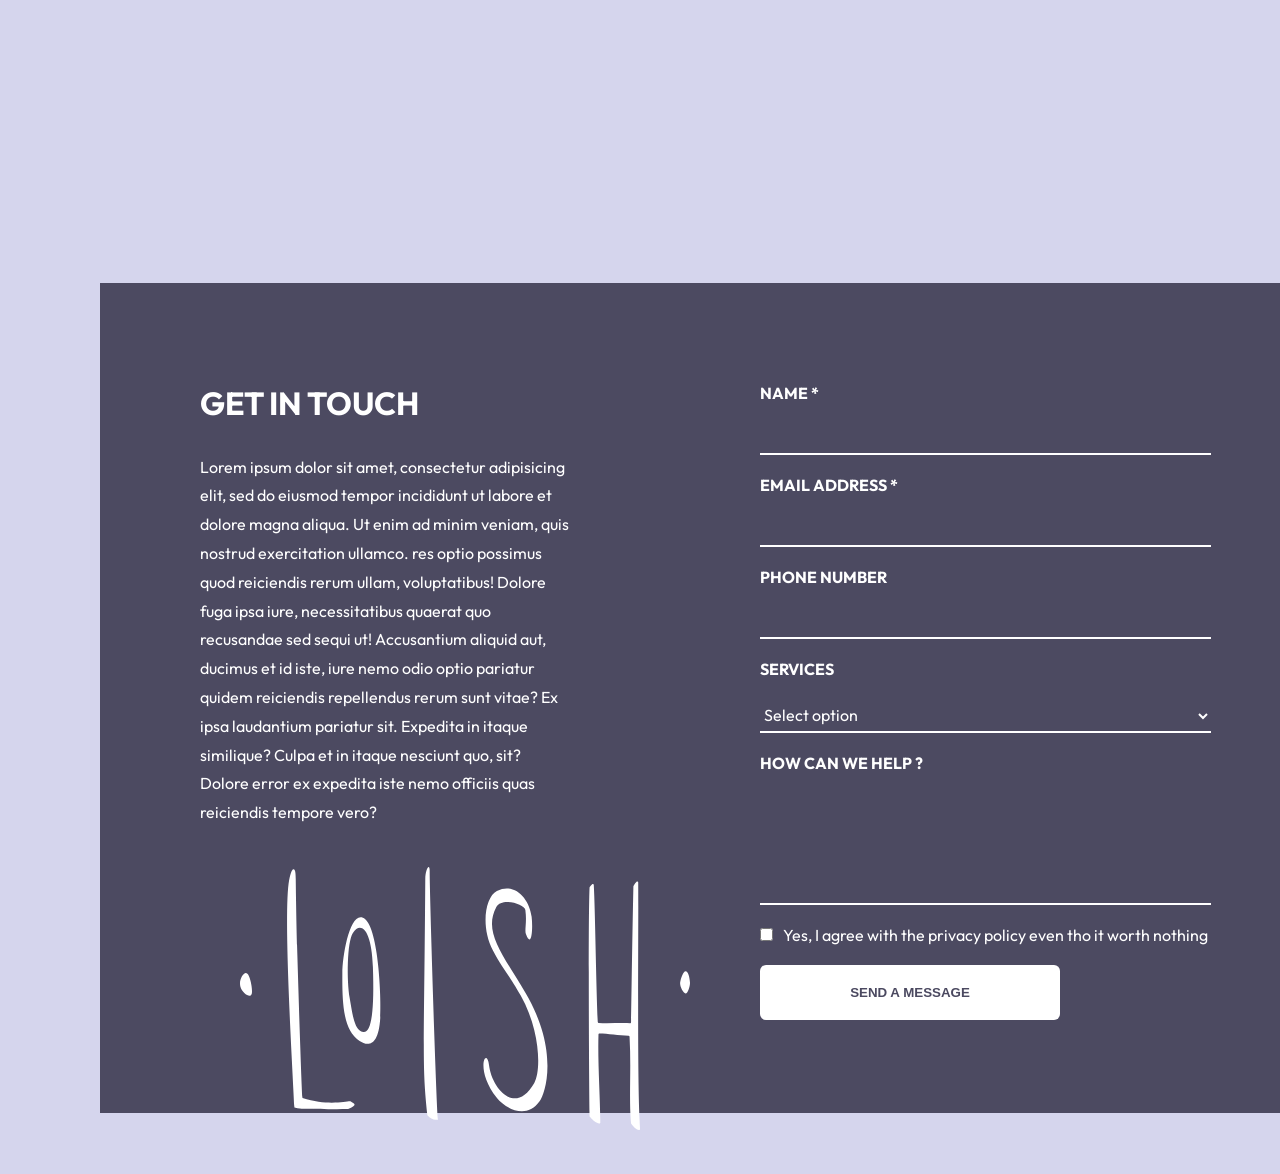
==== commit 2ffc7523: "evolution" ====
--- a/index.html
+++ b/index.html
@@ -7,7 +7,7 @@
     <meta http-equiv="X-UA-Compatible" content="ie=edge">
     <link rel="stylesheet" type="text/css" href="dist/css/glightbox.min.css">
     <link rel="stylesheet" type="text/css" href="style.css">
-    <title>LoISH : Home </title>
+    <title>LoISH : Home</title>
 </head>
 <body class="home">
 <div id="menu-mobile">
@@ -16,7 +16,7 @@
             <li><a href="index.html">Home</a></li>
             <li><a href="galerie.html">Gallery</a></li>
             <li><a href="artiste.html">Artist</a></li>
-            <li><a href="livre.html">Contact</a></li>
+            <li><a href="livre.html">Books</a></li>
         </ul>
     </nav>
 </div>
@@ -38,6 +38,9 @@
         </nav>
     </header>
     <div id="hero">
+        <div id="imggauche">
+            <img src="images/0about_loish.jpg" alt="image">
+        </div>
         <h1>
             <img src="loishnoir.svg" >
         </h1>
@@ -112,11 +115,60 @@
         </div>
     </div>
 </div>
-<div  id="footer">
-    <div class="container2">
-        <h3>FOOTER</h3>
+<footer id="contact">
+
+    <div class="contact-text">
+        <h2>GET IN TOUCH</h2>
+
+
+        <p>
+            Lorem ipsum dolor sit amet,
+            consectetur adipisicing elit,
+            sed do eiusmod tempor incididunt ut
+            labore et dolore magna aliqua.
+            Ut enim ad minim veniam,
+            quis nostrud exercitation ullamco. res optio possimus quod reiciendis rerum ullam, voluptatibus! Dolore fuga ipsa iure, necessitatibus quaerat quo recusandae sed sequi ut! Accusantium aliquid aut, ducimus et id iste, iure nemo odio optio pariatur quidem reiciendis repellendus rerum sunt vitae? Ex ipsa laudantium pariatur sit. Expedita in itaque similique? Culpa et in itaque nesciunt quo, sit? Dolore error ex expedita iste nemo officiis quas reiciendis tempore vero?
+        </p>
+        <div class="contact-svg">
+            <img src="loishblanc.svg" >
+        </div>
+
     </div>
-</div>
+
+    <form class="contact-form">
+
+        <label>NAME *</label>
+        <input type="text">
+
+        <label>EMAIL ADDRESS *</label>
+        <input type="email">
+
+        <label>PHONE NUMBER</label>
+        <input type="tel">
+
+        <label>SERVICES</label>
+        <select>
+            <option>Select option</option>
+            <option>Questions</option>
+            <option>Personal project</option>
+            <option>Business proposal</option>
+        </select>
+
+        <label>HOW CAN WE HELP ?</label>
+        <textarea></textarea>
+
+        <div class="consent">
+            <input type="checkbox">
+            <span>Yes, I agree with the privacy policy even tho it worth nothing</span>
+        </div>
+
+        <button type="submit">
+            SEND A MESSAGE
+        </button>
+
+    </form>
+
+</footer>
 <script src="dist/js/glightbox.min.js"></script>
 <script>
     var lightbox = GLightbox();
--- a/style.css
+++ b/style.css
@@ -37,7 +37,11 @@
     background-color: #000000;
 }
 
-body.artist header{
+body.artist header nav ul li a{
+    color: white;
+}
+
+body.books header nav ul li a{
     color: white;
 }
 
@@ -95,6 +99,13 @@
         display: flex;
         align-items: center;
         width: 15vh;
+    }
+    #imggauche{
+        width: 5vh;
+        height: 10vh;
+        object-fit: cover;
+        grid-column: 1 / span 2;
+        grid-row: 1 / span 12;
     }
 
     #burger{
@@ -140,7 +151,7 @@
         /* le .open sert à l'animation des barres du menu, et l'espace veut dire -enfant de- */
         top: 50%;
         width:100%;
-        background-color: #5941f3;
+        background-color: #dcddee;
         transform: translateY(-50%) rotate(45deg);
     }
 
@@ -151,7 +162,7 @@
 
     #burger.open .bar:nth-child(3){
         transform: translateY(-50%) rotate(-45deg);
-        background-color: #5941f3;
+        background-color: #dcddee;
         top:50%;
         width: 100%;
     }
@@ -317,22 +328,133 @@
         object-fit: cover;
         object-position: center center ;
     }
+
+    /**************************************************PRESENTATION ARTISTE***********************************/
+/*#presentation{
+    display: grid;
+    height: 60vh;
+    width: 80vh;
+    margin: 100px;
+    padding: 100px;
+    gap:50px;
+    background-color: #0f47ff;
+    color:white;
+}
+h4{
+    justify-content: center;
+    align-items: center;
+    font-family: 'outfit', sans-serif;
+    font-size: 1.2rem;
+    margin-bottom: 20px;
+    color: #ffffff;
+}
+
+.profilepic{
+    width: 100%;
+    height: 100%;
+    object-fit: cover;
+    object-position: center center ;
+
+}*/
 /*****************************************FOOTER**********************************************************/
-#footer{
-    background-color: #4c4a61;
-    color: white;
-    width: 80%;
-    height: 60vh;
+#contact.galerie{
+    background-color: #000000;
+}
+
+#contact.livre{
+    background-color: #d3d3eb;
+}
+
+#contact.artiste{
+    background-color: #d3d3eb;
+}
+
+
+
+#contact{
+    height:70vh;
+    width: 79%;
     margin: 100px;
-    align-items: center;
-    justify-content: center;
+    margin-bottom: 30px ;
     padding: 100px;
-    display: flex;
-}
-.container2{}
-
-h3{
+    display:grid;
+    grid-template-columns:1fr 1fr;
+    gap:30px;
+    background-color:#4c4a61;
+    color:white;
+}
+ .contact-svg{
+     width: 50vh;
+     height: auto;
+     display: block;
+     margin: 40px;
+ }
+.contact-text h2{
+    color: #ffffff;
+    font-size:2rem;
+    margin-bottom:30px;
     font-family: 'outfit', sans-serif;
+}
+
+.contact-text p{
+    font-size: 1rem;
+    font-family: 'outfit', sans-serif;
+    line-height:1.8;
+    max-width:70%;
+}
+
+.contact-form{
+    display:flex;
+    flex-direction:column;
+    gap:20px;
+}
+
+.contact-form label{
+    font-weight:bold;
+    font-size:1rem;
+    font-family: 'outfit', sans-serif;
+}
+
+.contact-form input, .contact-form select, .contact-form textarea{
+    background:none;
+    font-family: 'outfit', sans-serif;
+    border:none;
+    border-bottom:2px solid white;
+    color: #ffffff;
+    padding:5px 0;
+    font-size:1rem;
+}
+
+.contact-form select option{
+    color: #000000;
+}
+
+textarea{
+    resize:none;
+    height:100px;
+}
+
+.consent{
+    display:flex;
+    font-family: outfit, sans-serif;
+    align-items:center;
+    gap:10px;
+}
+
+button{
+    width:300px;
+    padding:20px;
+    border:none;
+    background: #ffffff;
+    color: #4b4960;
+    font-weight:bold;
+    border-radius:6px;
+    cursor:pointer;
+    transition:.3s;
+}
+
+button:hover{
+    transform:translateY(-3px);
 }
 
     /*********************************************************** Media *********************************************/
@@ -386,3 +508,13 @@
             grid-template-columns: 1fr;
         }
     }
+
+    @media (max-width:900px){
+
+     #contact{
+            grid-template-columns:1fr;
+            gap:50px;
+            padding:50px;
+            }
+
+    }
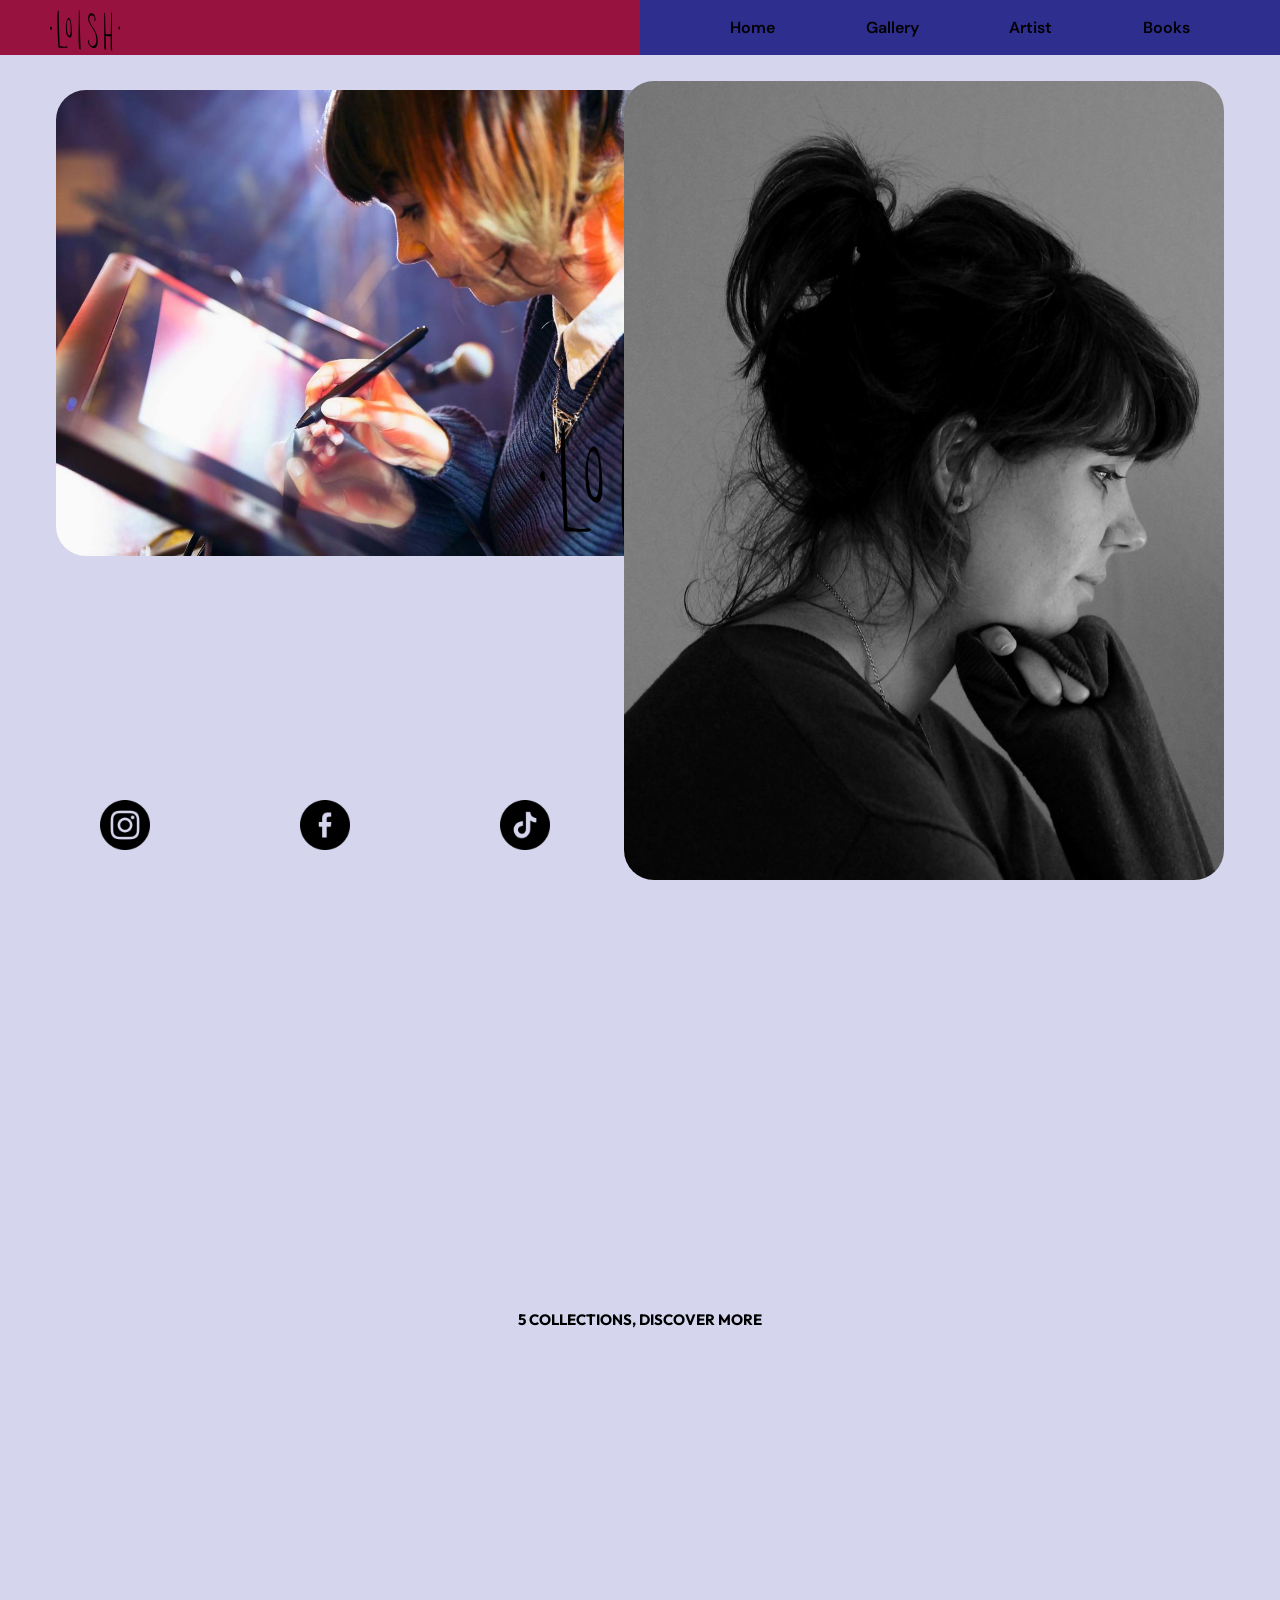
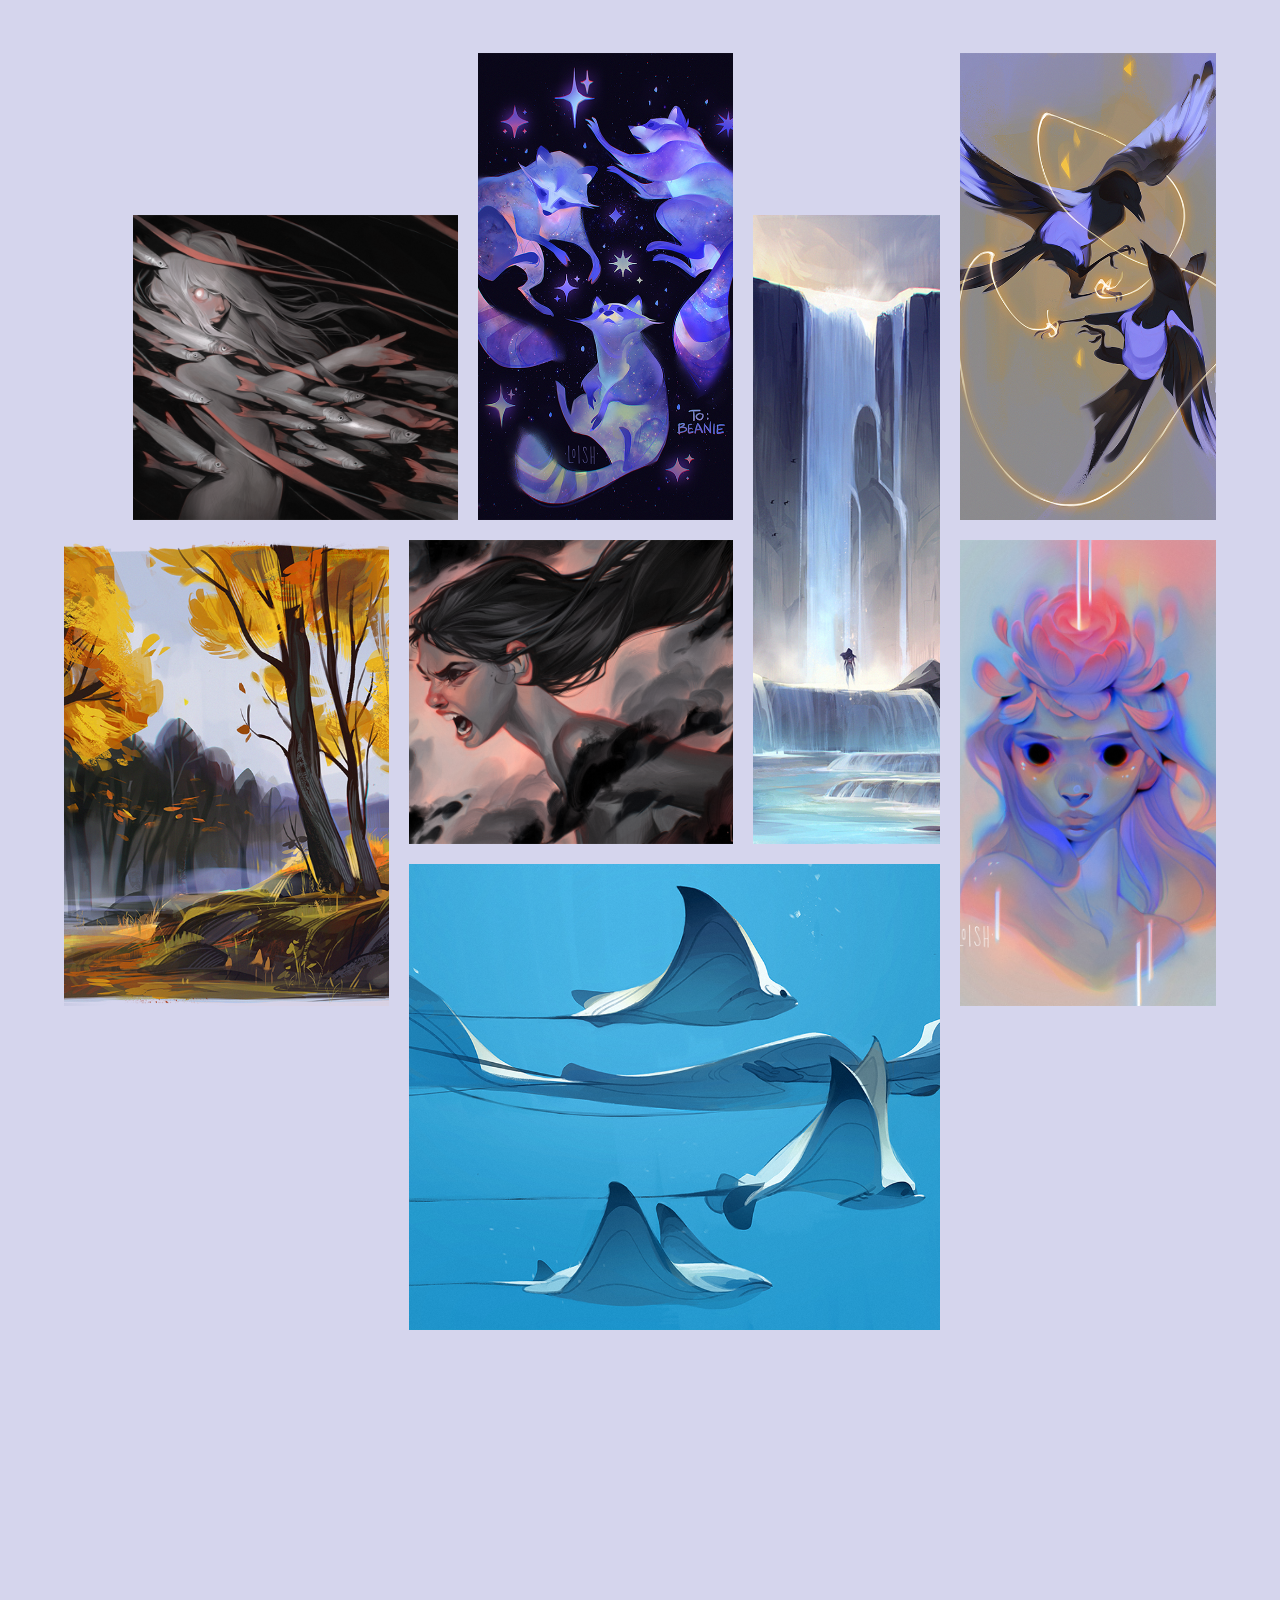
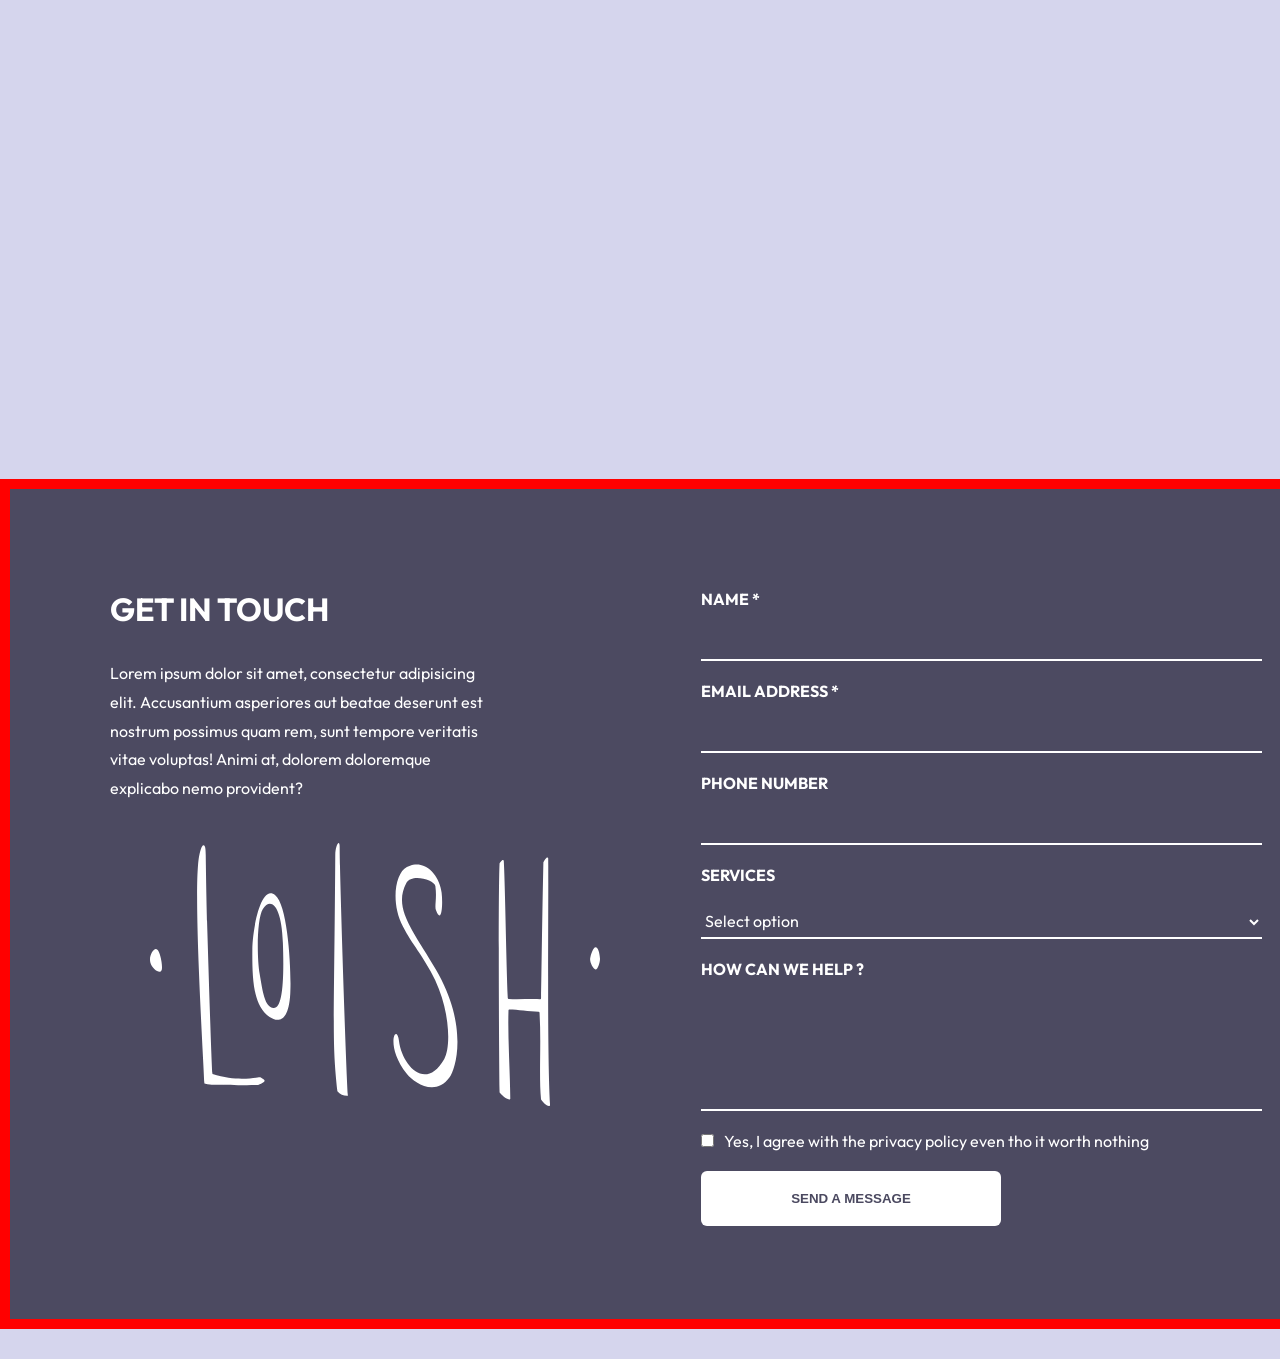
==== commit bbd32426: "homepage" ====
--- a/index.html
+++ b/index.html
@@ -13,7 +13,7 @@
 <div id="menu-mobile">
     <nav>
         <ul>
-            <li><a href="index.html">Home</a></li>
+            <li><a href="#">Home</a></li>
             <li><a href="galerie.html">Gallery</a></li>
             <li><a href="artiste.html">Artist</a></li>
             <li><a href="livre.html">Books</a></li>
@@ -22,10 +22,12 @@
 </div>
 <div class="slide" id="home">
     <header>
-        <div id="logo">LoISH</div>
+        <div id="logo">
+            <img src="loishnoir.svg" alt="LoISH">
+        </div>
         <nav>
             <ul>
-                <li><a href="home">Home</a></li>
+                <li><a href="#">Home</a></li>
                 <li><a href="galerie.html">Gallery</a></li>
                 <li><a href="artiste.html">Artist</a></li>
                 <li><a href="livre.html">Books</a></li>
@@ -37,15 +39,18 @@
             </div>
         </nav>
     </header>
-    <div id="hero">
-        <div id="imggauche">
-            <img src="images/0about_loish.jpg" alt="image">
-        </div>
+    <div class="top-container">
+        <img src="images/0about_loish.jpg" class="imggauche">
         <h1>
             <img src="loishnoir.svg" >
         </h1>
-    </div>
-    <div id="social">social links</div>
+        <img src="images/0loish_headshot.jpeg" class="imgdroite">
+    </div>
+    <div class="social-links">
+        <a href="https://www.instagram.com/loisvb/"><img src="images/instagram.png" alt="Instagram"></a>
+        <a href="https://www.facebook.com/share/1F3tHMyYgD/"><img src="images/facebook.png" alt="Facebook"></a>
+        <a href="https://www.tiktok.com/@loishh?_r=1&_t=ZN-97LmSVbC4GM"><img src="images/tiktok.png" alt="Tiktok"></a>
+    </div>
 </div>
 <div class="slide" id="galerie">
     <div class="container">
@@ -122,12 +127,7 @@
 
 
         <p>
-            Lorem ipsum dolor sit amet,
-            consectetur adipisicing elit,
-            sed do eiusmod tempor incididunt ut
-            labore et dolore magna aliqua.
-            Ut enim ad minim veniam,
-            quis nostrud exercitation ullamco. res optio possimus quod reiciendis rerum ullam, voluptatibus! Dolore fuga ipsa iure, necessitatibus quaerat quo recusandae sed sequi ut! Accusantium aliquid aut, ducimus et id iste, iure nemo odio optio pariatur quidem reiciendis repellendus rerum sunt vitae? Ex ipsa laudantium pariatur sit. Expedita in itaque similique? Culpa et in itaque nesciunt quo, sit? Dolore error ex expedita iste nemo officiis quas reiciendis tempore vero?
+            <span class="30">Lorem ipsum dolor sit amet, consectetur adipisicing elit. Accusantium asperiores aut beatae deserunt est nostrum possimus quam rem, sunt tempore veritatis vitae voluptas! Animi at, dolorem doloremque explicabo nemo provident?</span>
         </p>
         <div class="contact-svg">
             <img src="loishblanc.svg" >
--- a/style.css
+++ b/style.css
@@ -22,6 +22,7 @@
 *{
     margin: 0;
     padding: 0;
+
 }
 
 
@@ -50,84 +51,74 @@
 }
 
 
-    .slide{
-        width: 100%;
-        min-height: 100vh;
-    }
-
-    .container{
-        width: 90%;
-        margin: 0 auto;
-    }
-
-    #home{
-        display: grid;
-        grid-template-columns: repeat(12, 1fr);
-        grid-template-rows: repeat(12, 1fr);
-    }
-
-    header{
-        grid-column: 1 / span 12;
-        display: flex;
-        justify-content: space-between;
-        align-items: center;
-    }
-
-    header nav{
-        width: 60%;
-        height: 100%;
-        display: flex;
-        align-items: center;
-    }
-
-    header nav ul{
-        width: 100%;
-        display: flex;
-        justify-content: space-evenly;
-        list-style:none;
-    }
-
-    header nav ul li a{
-        color: black;
-        text-decoration: none;
-        font-family: 'DM Sans', sans-serif;
-        font-weight: 600;
-    }
-
-    h1{
-        justify-content: center;
-        display: flex;
-        align-items: center;
-        width: 15vh;
-    }
-    #imggauche{
-        width: 5vh;
-        height: 10vh;
-        object-fit: cover;
-        grid-column: 1 / span 2;
-        grid-row: 1 / span 12;
-    }
-
-    #burger{
-        width: 50px;
-        height: 40px;
-        position: relative;
-        z-index: 100;
-        display: none;
-        top: 15px;
-        right: 15px;
-    }
-
-    #burger .bar{
-        position: absolute;
-        display: block;
-        width: 100%;
-        height: 2px;
-        background-color: black;
-        transition: all 0.5s;
-    }
-
-    #burger .bar:nth-child(1)
+.slide{
+    width: 100%;
+    min-height: 100vh;
+    }
+
+.container{
+    width: 90%;
+    margin: 0 auto;
+    }
+
+#home{
+    display: grid;
+    grid-template-columns: repeat(12, 1fr);
+    grid-auto-rows: auto;
+    }
+
+
+header{
+    grid-column: 1 / span 12;
+    display: flex;
+    justify-content: space-between;
+    align-items: center;
+    background-color: #97123e;
+    }
+
+header nav{
+    width: 50%;
+    height: 100%;
+    background-color: #2e2e8f;
+    display: flex;
+    align-items: center;
+    }
+
+header nav ul{
+    width: 100%;
+    display: flex;
+    justify-content: space-evenly;
+    list-style:none;
+    background-color: #2e2e8f;
+    }
+
+header nav ul li a{
+    color: black;
+    text-decoration: none;
+    font-family: 'DM Sans', sans-serif;
+    font-weight: 600;
+    }
+
+#burger{
+    width: 50px;
+    height: 40px;
+    position: relative;
+    z-index: 100;
+    display: none;
+    top: 15px;
+    right: 15px;
+    }
+
+#burger .bar{
+    position: absolute;
+    display: block;
+    width: 100%;
+    height: 2px;
+    background-color: black;
+    transition: all 0.5s;
+    }
+
+#burger .bar:nth-child(1)
     {
         top: 0;
         width: 100%;
@@ -167,72 +158,145 @@
         width: 100%;
     }
 
-    #menu-mobile{
-        display: flex;
-        justify-content: center;
-        align-items: center;
-        background-color: #222222;
-        position: fixed;
-        top: 0;
-        left: 100%;
+#menu-mobile{
+    display: flex;
+    justify-content: center;
+    align-items: center;
+    background-color: #222222;
+    position: fixed;
+    top: 0;
+    left: 100%;
         /*le menu est cahé à gauche avec le left 100%
         et la transition se place ici dessous pour le faire slide  a la vitesse voulue */
-        z-index: 99;
-        width: 100%;
-        height: 100vh;
-        transition: all 0.8s;
-    }
-
-    #menu-mobile.open{
-        left: 0 ;
-    }
-
-    #menu-mobile nav ul{
-        list-style: none;
-    }
-
-    #menu-mobile nav ul li{
-        margin-bottom: 25px;
-    }
-
-    #menu-mobile nav ul li a{
-        text-decoration: none;
-        color: white;
-        font-family: 'DM Sans', sans-serif;
-        font-size: 25px;
-    }
-
-    #logo{
-        font-family: 'outfit', sans-serif;
-        background-color: black;
-        color: white;
-        padding: 10px 15px;
-        margin-left: 15px;
-    }
-
-    #hero{
-        grid-column: 6 / span 2; /*horizontal*/
-        grid-row: 6 / span 2;  /*vertical*/
-        object-position: center center;
-    } /*span = etendu sur x colonnes*/
-
-
-    #social{
-        grid-column: 1 / span 2;
-        grid-row: 12 / span 1;
-        display: flex;
-        justify-content: center;
-        align-items: center;
-    }
-
+    z-index: 99;
+    width: 100%;
+    height: 100vh;
+    transition: all 0.8s;
+    }
+
+#menu-mobile.open{
+    left: 0 ;
+    }
+
+#menu-mobile nav ul{
+    list-style: none;
+    }
+
+#menu-mobile nav ul li{
+    margin-bottom: 25px;
+    }
+
+#menu-mobile nav ul li a{
+    text-decoration: none;
+    color: white;
+    font-family: 'DM Sans', sans-serif;
+    font-size: 25px;
+    }
+
+#logo{
+    width: 70px;
+    margin-left: 50px;
+    margin-top: 10px;
+    height: auto;
+    display: block;
+    }
+
+    /********************** top index *****************************/
+
+.top-container{
+    grid-column: 1 / span 12;
+    position: relative;
+    width: 99%;
+    max-width: 100%;
+    height: 95vh;
+    margin: 0 auto;
+    display: flex;
+    justify-content: center;
+    align-items: center;
+    }
+
+.imggauche{
+    position: absolute;
+    top: 35px;
+    left: 50px ;
+    width: 700px;
+    height: auto;
+    border-radius: 30px;
+    display: block;
+    animation: arriveeGauche 1.2s ease-out forwards;
+    }
+
+h1{
+    margin: 0;
+    width: auto;
+}
+h1 img{
+    width: 200px;
+    height: auto;
+    display: block;
+    animation: arriveeCentre 1.2s ease-out forwards;
+}
+
+.imgdroite{
+    position: absolute;
+    bottom: 30px;
+    right: 50px ;
+    width: 600px;
+    height: auto;
+    display: block;
+    border-radius: 30px;
+    animation: arriveeDroite 1.2s ease-out forwards;
+}
+
+.imggauche,
+.imgdroite{
+    transition: transform .3s ease;
+}
+
+.imggauche:hover,
+.imgdroite:hover{
+    transform: scale(1.05);
+}
+
+
+
+.social-links{
+    position: absolute;
+    height: 70px;
+    bottom: 30px;
+    left: 100px;
+    display: flex;
+    margin-top: 10px;
+    gap: 150px;
+    animation: arriveeGauche 1.2s ease-out forwards;
+}
+.social-links img{
+    width: 50px;
+    height: 50px;
+    transition: transform .2s ease;
+}
+
+.social-links img:hover{
+    transform: translateY(-3px);
+}
     /************************************************** GALERIE HOME *************************************************/
     #galerie h2{
         font-family: "outfit", sans-serif;
         font-size: 15px;
+        justify-items: center;
+        text-align: center;
+        align-items: center;
+        overflow: hidden;
+    }
+
+    h2{
+        justify-items: center;
+        align-items: center;
     }
 
     #galerie .container{
-        padding-top: 100px;
+        padding-top: 400px;
+        overflow: hidden;
     }
 
     #container-gal{
@@ -241,6 +305,7 @@
         grid-template-columns: repeat(17, 1fr);
         grid-template-rows: repeat(14, 1fr);
         gap: 20px;
+        overflow: hidden;
     }
 
     .img1{
@@ -320,6 +385,7 @@
     .images a.visible {
     opacity: 1;
     transform: translateY(0) scale(1);
+        overflow: hidden;
     }
 
     .images a img{
@@ -330,32 +396,35 @@
     }
 
     /**************************************************PRESENTATION ARTISTE***********************************/
-/*#presentation{
-    display: grid;
-    height: 60vh;
-    width: 80vh;
-    margin: 100px;
-    padding: 100px;
-    gap:50px;
-    background-color: #0f47ff;
-    color:white;
-}
+.artist{
+    width: 100%;
+    min-height: 100vh;
+    border:10px solid lime;
+    display:block;
+}
+
+.artist-pres{
+    display:flex;
+    gap:100px;
+    border: solid 5px yellow;
+    align-items:center;
+    color: white;
+    width: 99%;
+}
+.artist-pres img{
+    width:500px;
+    height:auto;
+}
+.artist-text{
+    width:400px;
+    font-family: 'outfit', sans-serif;
+}
+
 h4{
-    justify-content: center;
-    align-items: center;
     font-family: 'outfit', sans-serif;
-    font-size: 1.2rem;
-    margin-bottom: 20px;
-    color: #ffffff;
-}
-
-.profilepic{
-    width: 100%;
-    height: 100%;
-    object-fit: cover;
-    object-position: center center ;
-
-}*/
+    font-size: 30px;
+    color: white;
+}
 /*****************************************FOOTER**********************************************************/
 #contact.galerie{
     background-color: #000000;
@@ -373,15 +442,15 @@
 
 #contact{
     height:70vh;
-    width: 79%;
-    margin: 100px;
-    margin-bottom: 30px ;
-    padding: 100px;
+    width:min(1200px, 90%);
+    margin:100px auto 30px;
+    padding:100px;
     display:grid;
     grid-template-columns:1fr 1fr;
     gap:30px;
     background-color:#4c4a61;
     color:white;
+    border: 10px solid red;
 }
  .contact-svg{
      width: 50vh;
@@ -456,6 +525,41 @@
 button:hover{
     transform:translateY(-3px);
 }
+/********************************KEYFRAMES ******************************************/
+
+@keyframes arriveeGauche{
+    from{
+        transform: translateX(-50px);
+        opacity:0;
+    }
+
+    to{
+        transform: translateX(0);
+        opacity:1;
+    }
+}
+
+@keyframes arriveeDroite{
+    from{
+        transform: translateX(50px);
+        opacity:0;
+    }
+
+    to{
+        transform: translateX(0);
+        opacity:1;
+    }
+}
+
+@keyframes arriveeCentre{
+    from{
+        opacity:0;
+    }
+
+    to{
+        opacity:1;
+    }
+}
 
     /*********************************************************** Media *********************************************/
 
@@ -509,12 +613,11 @@
         }
     }
 
-    @media (max-width:900px){
-
-     #contact{
+    @media (max-width:900px) {
+
+        #contact {
             grid-template-columns:1fr;
-            gap:50px;
-            padding:50px;
-            }
-
-    }+            gap: 50px;
+            padding: 50px;
+        }
+                                }
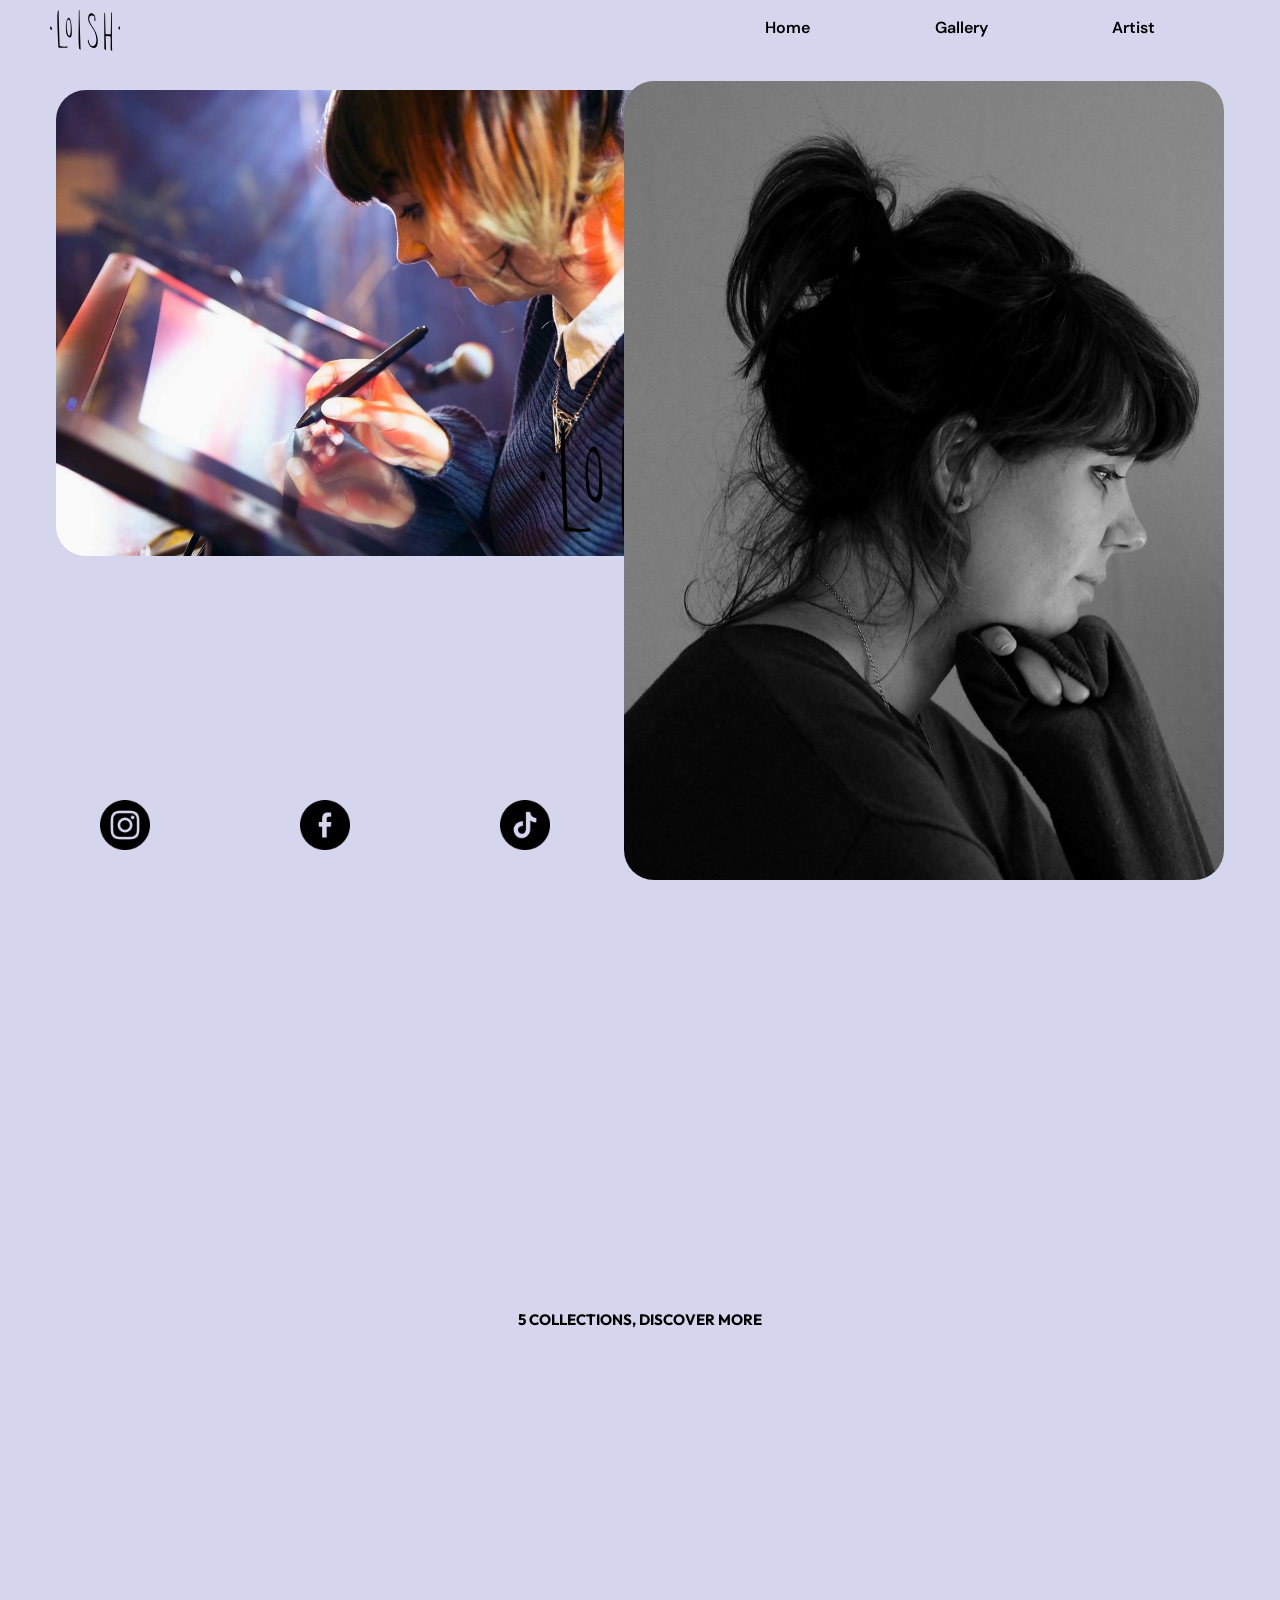
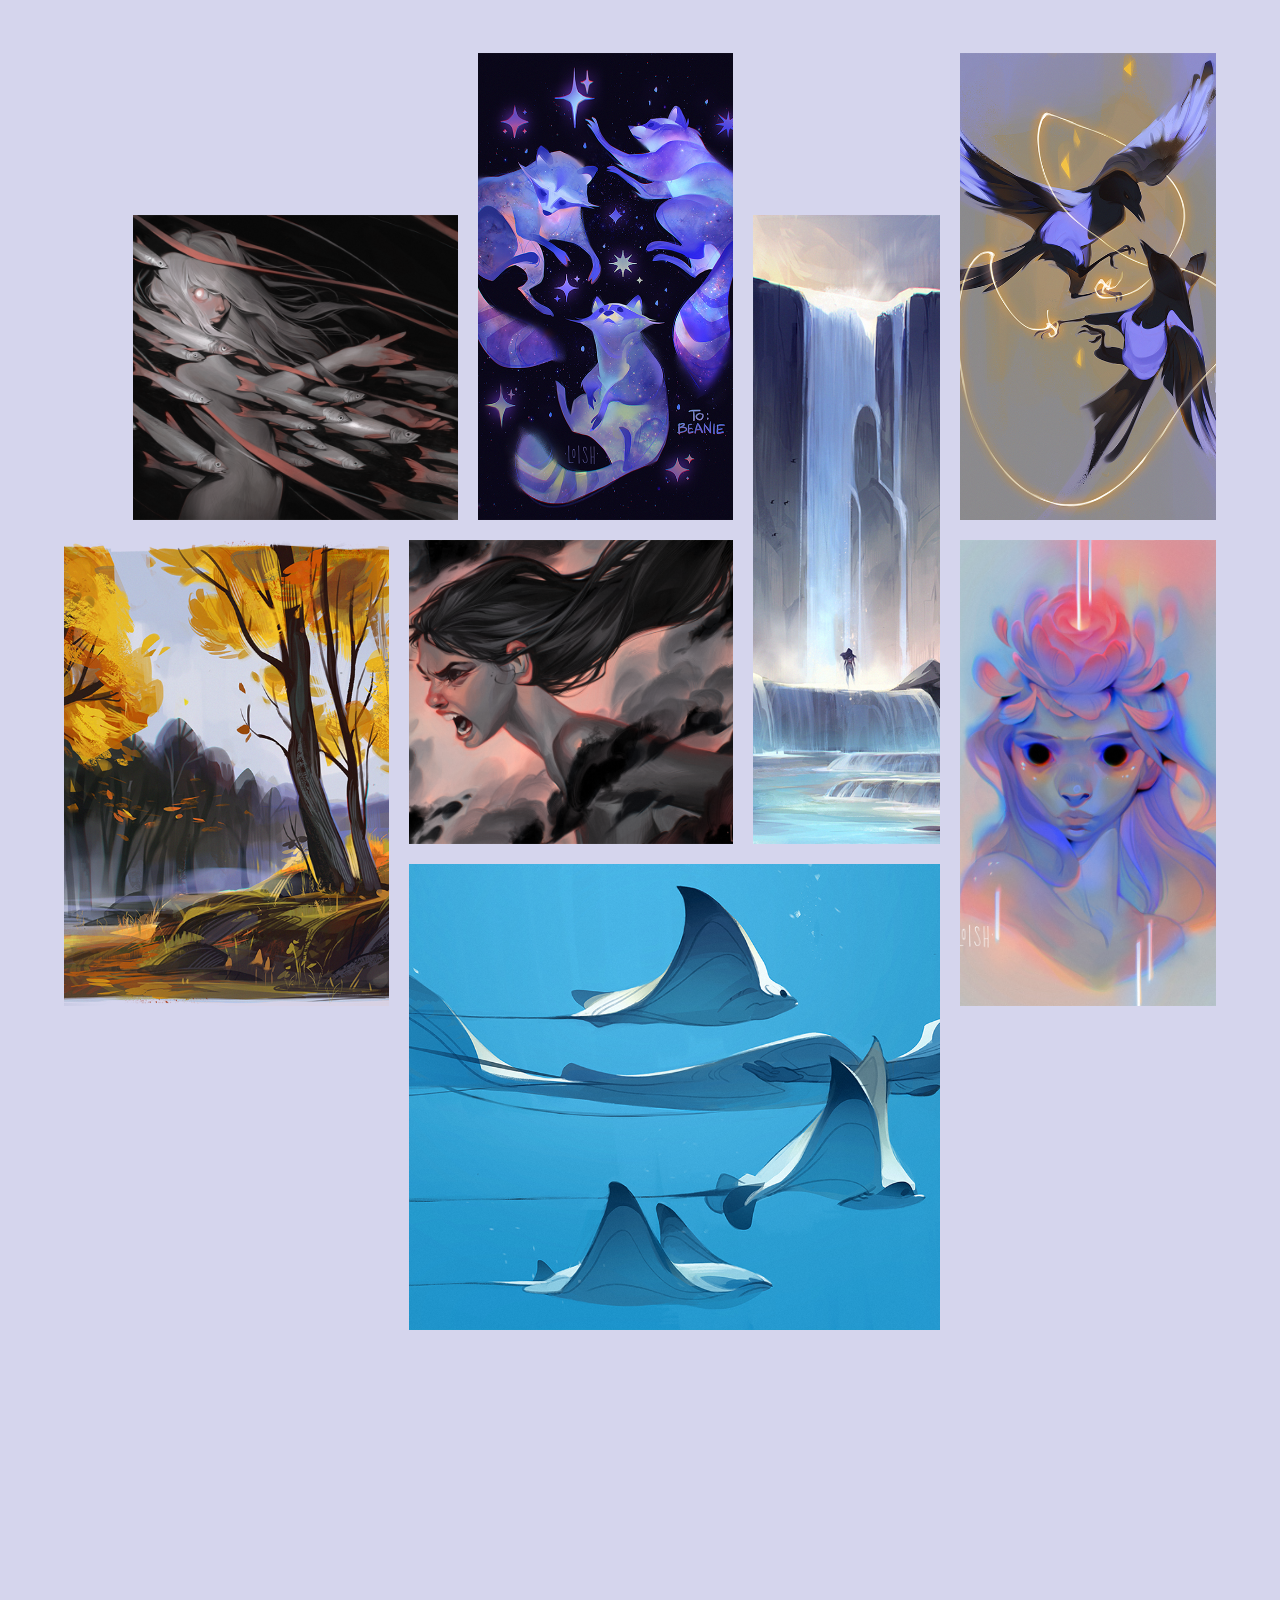
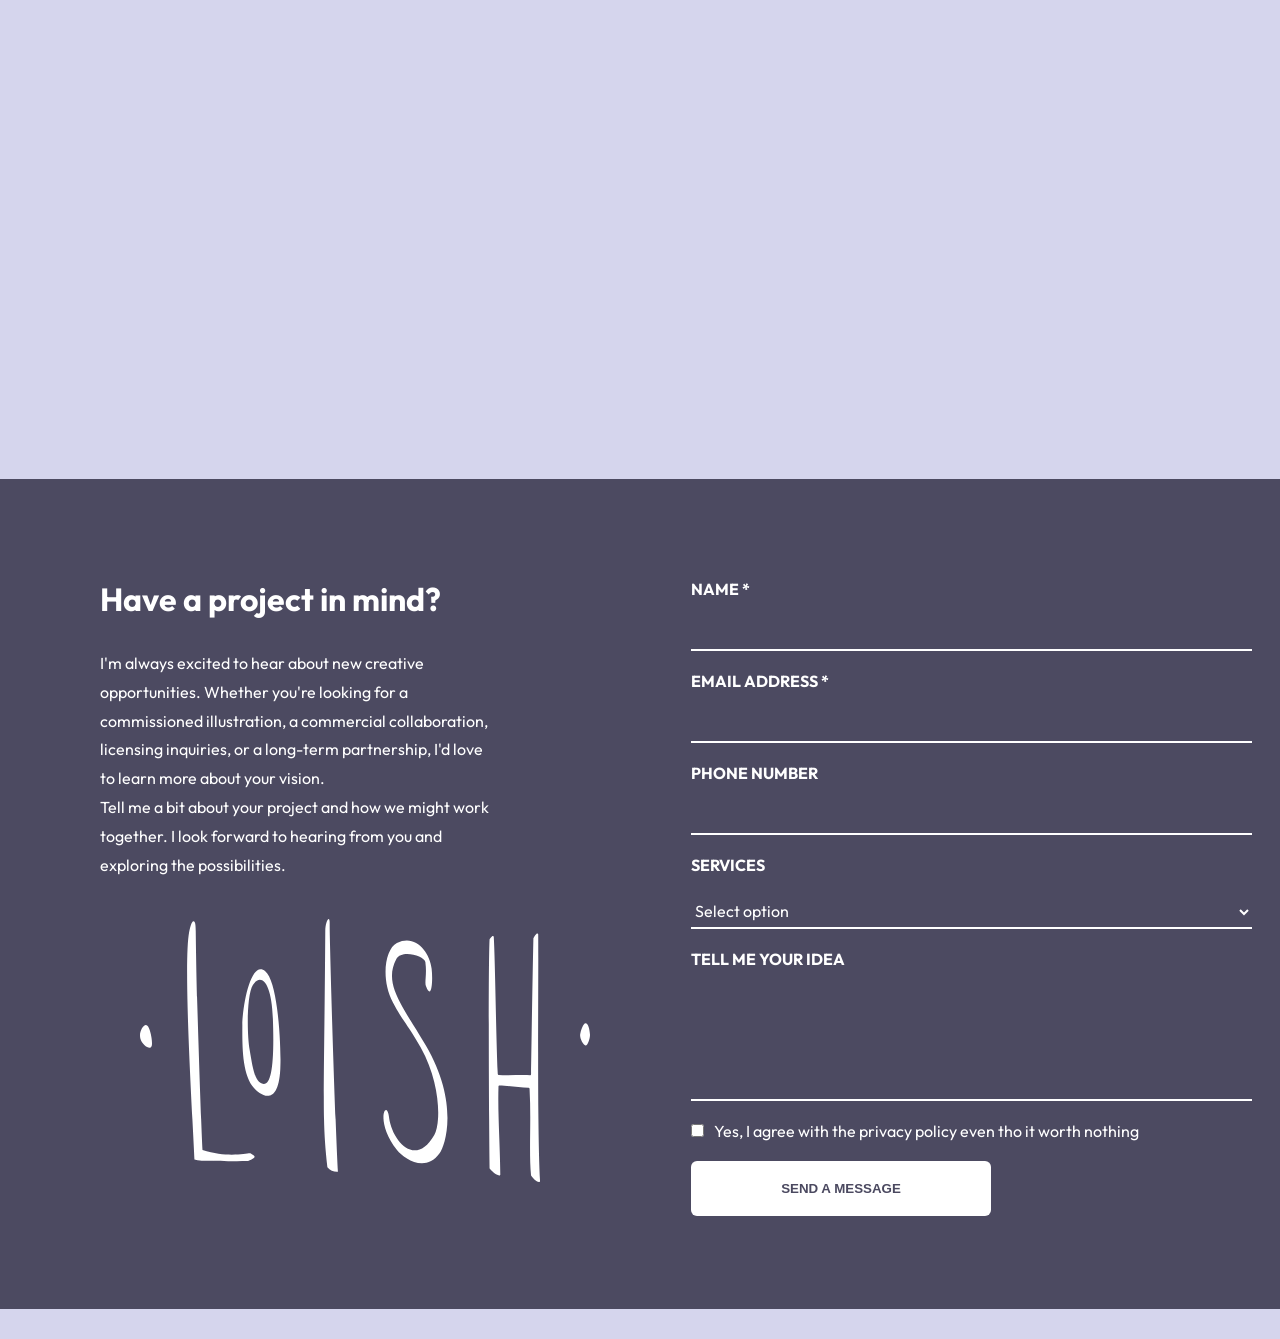
==== commit d4de05ce: "gallery n artist" ====
--- a/index.html
+++ b/index.html
@@ -16,7 +16,6 @@
             <li><a href="#">Home</a></li>
             <li><a href="galerie.html">Gallery</a></li>
             <li><a href="artiste.html">Artist</a></li>
-            <li><a href="livre.html">Books</a></li>
         </ul>
     </nav>
 </div>
@@ -30,7 +29,6 @@
                 <li><a href="#">Home</a></li>
                 <li><a href="galerie.html">Gallery</a></li>
                 <li><a href="artiste.html">Artist</a></li>
-                <li><a href="livre.html">Books</a></li>
             </ul>
             <div id="burger">
                 <div class="bar"></div>
@@ -123,12 +121,12 @@
 <footer id="contact">
 
     <div class="contact-text">
-        <h2>GET IN TOUCH</h2>
-
-
-        <p>
-            <span class="30">Lorem ipsum dolor sit amet, consectetur adipisicing elit. Accusantium asperiores aut beatae deserunt est nostrum possimus quam rem, sunt tempore veritatis vitae voluptas! Animi at, dolorem doloremque explicabo nemo provident?</span>
-        </p>
+        <h2>Have a project in mind?</h2>
+
+
+        <p>I'm always excited to hear about new creative opportunities. Whether you're looking for a commissioned illustration, a commercial collaboration, licensing inquiries, or a long-term partnership, I'd love to learn more about your vision.</p>
+
+        <p> Tell me a bit about your project and how we might work together. I look forward to hearing from you and exploring the possibilities.        </p>
         <div class="contact-svg">
             <img src="loishblanc.svg" >
         </div>
@@ -154,7 +152,7 @@
             <option>Business proposal</option>
         </select>
 
-        <label>HOW CAN WE HELP ?</label>
+        <label>TELL ME YOUR IDEA</label>
         <textarea></textarea>
 
         <div class="consent">
--- a/style.css
+++ b/style.css
@@ -46,9 +46,6 @@
     color: white;
 }
 
-body.books{
-    background-color: #4c4a61;
-}
 
 
 .slide{
@@ -73,13 +70,10 @@
     display: flex;
     justify-content: space-between;
     align-items: center;
-    background-color: #97123e;
     }
 
 header nav{
     width: 50%;
-    height: 100%;
-    background-color: #2e2e8f;
     display: flex;
     align-items: center;
     }
@@ -89,7 +83,6 @@
     display: flex;
     justify-content: space-evenly;
     list-style:none;
-    background-color: #2e2e8f;
     }
 
 header nav ul li a{
@@ -200,238 +193,9 @@
     height: auto;
     display: block;
     }
-
-    /********************** top index *****************************/
-
-.top-container{
-    grid-column: 1 / span 12;
-    position: relative;
-    width: 99%;
-    max-width: 100%;
-    height: 95vh;
-    margin: 0 auto;
-    display: flex;
-    justify-content: center;
-    align-items: center;
-    }
-
-.imggauche{
-    position: absolute;
-    top: 35px;
-    left: 50px ;
-    width: 700px;
-    height: auto;
-    border-radius: 30px;
-    display: block;
-    animation: arriveeGauche 1.2s ease-out forwards;
-    }
-
-h1{
-    margin: 0;
-    width: auto;
-}
-h1 img{
-    width: 200px;
-    height: auto;
-    display: block;
-    animation: arriveeCentre 1.2s ease-out forwards;
-}
-
-.imgdroite{
-    position: absolute;
-    bottom: 30px;
-    right: 50px ;
-    width: 600px;
-    height: auto;
-    display: block;
-    border-radius: 30px;
-    animation: arriveeDroite 1.2s ease-out forwards;
-}
-
-.imggauche,
-.imgdroite{
-    transition: transform .3s ease;
-}
-
-.imggauche:hover,
-.imgdroite:hover{
-    transform: scale(1.05);
-}
-
-
-
-.social-links{
-    position: absolute;
-    height: 70px;
-    bottom: 30px;
-    left: 100px;
-    display: flex;
-    margin-top: 10px;
-    gap: 150px;
-    animation: arriveeGauche 1.2s ease-out forwards;
-}
-.social-links img{
-    width: 50px;
-    height: 50px;
-    transition: transform .2s ease;
-}
-
-.social-links img:hover{
-    transform: translateY(-3px);
-}
-    /************************************************** GALERIE HOME *************************************************/
-    #galerie h2{
-        font-family: "outfit", sans-serif;
-        font-size: 15px;
-        justify-items: center;
-        text-align: center;
-        align-items: center;
-        overflow: hidden;
-    }
-
-    h2{
-        justify-items: center;
-        align-items: center;
-    }
-
-    #galerie .container{
-        padding-top: 400px;
-        overflow: hidden;
-    }
-
-    #container-gal{
-        display: grid;
-        height: 250vh;
-        grid-template-columns: repeat(17, 1fr);
-        grid-template-rows: repeat(14, 1fr);
-        gap: 20px;
-        overflow: hidden;
-    }
-
-    .img1{
-        grid-column: 2 / span 5;
-        grid-row: 4 / span 2;
-    }
-
-
-    .img2{
-        grid-column: 1 / span 5;
-        grid-row: 6 / span 3 ;
-    }
-
-    .img3{
-        grid-column: 6 / span 5;
-        grid-row: 6 / span 2 ;
-    }
-
-    .img4{
-        grid-column: 6 / span 4;
-        grid-row: 11 / span 3 ;
-    }
-
-    .img5{
-        grid-column: 14 / span 4;
-        grid-row: 9 / span 3 ;
-    }
-
-    .img6{
-        grid-column: 11 / span 3;
-        grid-row: 4 / span 4 ;
-    }
-
-    .img7{
-        grid-column: 2 / span 4;
-        grid-row: 9 / span 3 ;
-    }
-
-    .img8{
-        grid-column: 6 / span 8;
-        grid-row: 8 / span 3 ;
-    }
-
-    .img9{
-        grid-column: 7 / span 4;
-        grid-row: 3 / span 3 ;
-    }
-
-    .img10{
-        grid-column: 14 / span 4;
-        grid-row: 3 / span 3 ;
-    }
-
-    .img11{
-        grid-column: 14 / span 4;
-        grid-row: 6 / span 3 ;
-    }
-    .img12{
-        grid-column: 10 / span 4;
-        grid-row: 11 / span 2 ;
-    }
-
-
-
-
-
-    .images a{
-        display: block;
-        width: 100%;
-        height: 100%;
-        text-decoration: none;
-        opacity: 0;
-        transform: translateY(50px) scale(0.95);
-        transition: all 0.8s ease;
-    }
-
-    .images a.visible {
-    opacity: 1;
-    transform: translateY(0) scale(1);
-        overflow: hidden;
-    }
-
-    .images a img{
-        width: 100%;
-        height: 100%;
-        object-fit: cover;
-        object-position: center center ;
-    }
-
-    /**************************************************PRESENTATION ARTISTE***********************************/
-.artist{
-    width: 100%;
-    min-height: 100vh;
-    border:10px solid lime;
-    display:block;
-}
-
-.artist-pres{
-    display:flex;
-    gap:100px;
-    border: solid 5px yellow;
-    align-items:center;
-    color: white;
-    width: 99%;
-}
-.artist-pres img{
-    width:500px;
-    height:auto;
-}
-.artist-text{
-    width:400px;
-    font-family: 'outfit', sans-serif;
-}
-
-h4{
-    font-family: 'outfit', sans-serif;
-    font-size: 30px;
-    color: white;
-}
 /*****************************************FOOTER**********************************************************/
 #contact.galerie{
     background-color: #000000;
-}
-
-#contact.livre{
-    background-color: #d3d3eb;
 }
 
 #contact.artiste{
@@ -450,7 +214,6 @@
     gap:30px;
     background-color:#4c4a61;
     color:white;
-    border: 10px solid red;
 }
  .contact-svg{
      width: 50vh;
@@ -525,6 +288,460 @@
 button:hover{
     transform:translateY(-3px);
 }
+
+/********************** top index *****************************/
+
+.top-container{
+    grid-column: 1 / span 12;
+    position: relative;
+    width: 99%;
+    max-width: 100%;
+    height: 95vh;
+    margin: 0 auto;
+    display: flex;
+    justify-content: center;
+    align-items: center;
+}
+
+.imggauche{
+    position: absolute;
+    top: 35px;
+    left: 50px ;
+    width: 700px;
+    height: auto;
+    border-radius: 30px;
+    display: block;
+    animation: arriveeGauche 1.2s ease-out forwards;
+}
+
+h1{
+    margin: 0;
+    width: auto;
+}
+h1 img{
+    width: 200px;
+    height: auto;
+    display: block;
+    animation: arriveeCentre 1.2s ease-out forwards;
+}
+
+.imgdroite{
+    position: absolute;
+    bottom: 30px;
+    right: 50px ;
+    width: 600px;
+    height: auto;
+    display: block;
+    border-radius: 30px;
+    animation: arriveeDroite 1.2s ease-out forwards;
+}
+
+.imggauche,
+.imgdroite{
+    transition: transform .3s ease;
+}
+
+.imggauche:hover,
+.imgdroite:hover{
+    transform: scale(1.05);
+}
+
+
+
+.social-links{
+    position: absolute;
+    height: 70px;
+    bottom: 30px;
+    left: 100px;
+    display: flex;
+    margin-top: 10px;
+    gap: 150px;
+    animation: arriveeGauche 1.2s ease-out forwards;
+}
+.social-links img{
+    width: 50px;
+    height: 50px;
+    transition: transform .2s ease;
+}
+
+.social-links img:hover{
+    transform: translateY(-3px);
+}
+/************************************************** HOME GALERIE *************************************************/
+#galerie h2{
+    font-family: "outfit", sans-serif;
+    font-size: 15px;
+    justify-items: center;
+    text-align: center;
+    align-items: center;
+    overflow: hidden;
+}
+
+h2{
+    justify-items: center;
+    align-items: center;
+}
+
+#galerie .container{
+    padding-top: 400px;
+    overflow: hidden;
+}
+
+#container-gal{
+    display: grid;
+    height: 250vh;
+    grid-template-columns: repeat(17, 1fr);
+    grid-template-rows: repeat(14, 1fr);
+    gap: 20px;
+    overflow: hidden;
+}
+
+.img1{
+    grid-column: 2 / span 5;
+    grid-row: 4 / span 2;
+}
+
+
+.img2{
+    grid-column: 1 / span 5;
+    grid-row: 6 / span 3 ;
+}
+
+.img3{
+    grid-column: 6 / span 5;
+    grid-row: 6 / span 2 ;
+}
+
+.img4{
+    grid-column: 6 / span 4;
+    grid-row: 11 / span 3 ;
+}
+
+.img5{
+    grid-column: 14 / span 4;
+    grid-row: 9 / span 3 ;
+}
+
+.img6{
+    grid-column: 11 / span 3;
+    grid-row: 4 / span 4 ;
+}
+
+.img7{
+    grid-column: 2 / span 4;
+    grid-row: 9 / span 3 ;
+}
+
+.img8{
+    grid-column: 6 / span 8;
+    grid-row: 8 / span 3 ;
+}
+
+.img9{
+    grid-column: 7 / span 4;
+    grid-row: 3 / span 3 ;
+}
+
+.img10{
+    grid-column: 14 / span 4;
+    grid-row: 3 / span 3 ;
+}
+
+.img11{
+    grid-column: 14 / span 4;
+    grid-row: 6 / span 3 ;
+}
+.img12{
+    grid-column: 10 / span 4;
+    grid-row: 11 / span 2 ;
+}
+.images a{
+    display: block;
+    width: 100%;
+    height: 100%;
+    text-decoration: none;
+    opacity: 0;
+    transform: translateY(50px) scale(0.95);
+    transition: all 0.8s ease;
+}
+
+.images a.visible {
+    opacity: 1;
+    transform: translateY(0) scale(1);
+    overflow: hidden;
+}
+
+.images a img{
+    width: 100%;
+    height: 100%;
+    object-fit: cover;
+    object-position: center center ;
+}
+/**************************************************PRESENTATION ARTISTE***********************************/
+#artist{
+    min-height: 100vh;
+    overflow-x: hidden;
+    display: flex;
+    flex-direction: column;
+    padding-top: 400px;
+}
+.artist{
+    width: 100%;
+    min-height: 100vh;
+    display:block;
+}
+
+.artist-pres{
+    display:flex;
+    justify-content:center;
+    gap:250px;
+    margin-top:500px;
+    align-items:center;
+    color:white;
+    width:99%;
+    transition:all 1s ease;
+}
+
+.artist-pres img{
+    width:500px;
+    height:auto;
+    opacity:0;
+    transform:translateX(-100px);
+    transition:all 1s ease;
+}
+.artist-pres.visible{
+    opacity:1;
+    transform:translateY(0);
+}
+
+
+
+.artist-pres img.visible,
+.artist-text.visible{
+    opacity:1;
+    transform:translateX(0);
+}
+
+.video-title,
+.artist-video{
+    opacity:0;
+    transform:translateY(50px);
+    transition:all 1s ease;
+}
+.video-title.visible,
+.artist-video.visible{
+    opacity:1;
+    transform:translateY(0);
+}
+.artist-pres img{
+    width:500px;
+    height:auto;
+}
+.artist-text{
+    width:400px;
+    font-family:'Outfit', sans-serif;
+    text-align:center;
+    color:white;
+    opacity:0;
+    transform:translateX(-100px);
+    transition:all 1s ease;
+}
+
+h4{
+    font-family: 'outfit', sans-serif;
+    font-size: 20px;
+    color: white;
+    letter-spacing: 4px;
+    text-align: center;
+    animation: arriveeDroite 1.2s ease-out forwards
+}
+
+.artist-video{
+    margin-top: 50px;
+    margin-bottom: 300px;
+    display: flex;
+    width: 100%;
+    justify-content: center;
+    animation: arriveeCentre 1.2s ease-out forwards;
+}
+.artist-video iframe{
+    width: 65vw !important;
+    aspect-ratio: 16 / 9;
+    border: none;
+}
+
+.video-title{
+    color:white;
+    text-align:center;
+    margin-top:500px;
+    font-family: 'outfit', sans-serif;
+    animation: arriveeCentre 1.2s ease-out forwards;
+}
+/*********************************GALLERY PAGE **************************/
+#logal{
+    position:absolute;
+    top:56%;
+    left:50%;
+    transform:translate(-50%, -50%);
+    width:200px;
+    height:auto;
+    animation: arriveeCentre 1.2s ease-out forwards;
+}
+
+.gallery-subtitle{
+    text-align:center;
+    font-size:12px;
+    letter-spacing:4px;
+    text-transform:uppercase;
+    color: #a1a1a1;
+    font-family: 'Outfit', sans-serif;
+    margin-top:10px;
+    animation: arriveeCentre 3s ease-in-out forwards;
+}
+.collection{
+    width:90%;
+    margin:auto;
+}
+
+.hero-image{
+    width:100%;
+    height:800px;
+    object-fit:cover ;
+    display:block;
+    object-position: center 10%;
+    transition:all 1s ease;
+    opacity: 0;
+
+}
+.hero-imagedusk{
+    width:100%;
+    height:800px;
+    object-fit:cover ;
+    display:block;
+    object-position: center 20%;
+    transition:all 1s ease;
+    opacity: 0;
+}
+.hero-image.visible, .hero-imagedusk.visible{
+    opacity: 1;
+    animation: arriveeCentre 1.2s ease-out forwards;
+
+}
+
+.infos{
+    display:grid;
+    grid-template-columns:1fr 1fr 1fr;
+    margin:30px 0;
+    text-align:center;
+    font-family:'Outfit', sans-serif;
+    font-size:20px;
+    letter-spacing:2px;
+    font-weight:500;
+    letter-spacing:2px;
+}
+.infos span{
+    opacity:0;
+}
+
+.infos.visible span:nth-child(1){
+    animation:arriveeCentre 1.2s ease-out forwards;
+    animation-delay:1s;
+}
+
+.infos.visible span:nth-child(2){
+    animation:arriveeCentre 1.2s ease-out forwards;
+    animation-delay:1.4s;
+}
+
+.infos.visible span:nth-child(3){
+    animation:arriveeCentre 1.2s ease-out forwards;
+    animation-delay:2s;
+}
+.bloc{
+    display:grid;
+    grid-template-columns:2fr 1fr;
+    gap:40px;
+    margin:120px 0;
+    align-items:stretch;
+}
+.bloc-2{
+    grid-template-columns:1fr 2fr;
+}
+.bloc img{
+    width:100%;
+    height:100%;
+    object-fit:cover;
+    display:block;
+    opacity:0;
+    transition:all 1s ease;
+
+}
+.bloc-1 .txtgal,
+.bloc-1 img{
+    opacity:0;
+}
+.bloc-1 .txtgal{
+    text-align:left;
+}
+.bloc-2 .txtgal{
+    text-align:right;
+}
+.bloc-1 .txtgal.visible{
+    animation: arriveeGauche 1.2s ease-out forwards;
+    animation-delay:0.8s;
+}
+
+.bloc-1 img.visible{
+    animation:arriveeDroite 1.2s ease-out forwards;
+}
+
+.bloc-2 img,
+.bloc-2 .txtgal{
+    opacity:0;
+    display:flex;
+    flex-direction:column;
+    justify-content:space-between;
+    text-align:right;
+    align-items:flex-end;
+}
+
+.bloc-2 img.visible{
+    animation: arriveeGauche 1.2s ease-out forwards;
+
+}
+
+.bloc-2 .txtgal.visible{
+    animation:arriveeDroite 1.2s ease-out forwards;
+    animation-delay:0.8s;
+}
+.txtgal{
+    display:flex;
+    flex-direction:column;
+    justify-content:space-between;
+    min-height:500px;
+    padding:20px 0;
+}
+.txtgal h6{
+    margin:0;
+    font-family:'Outfit', sans-serif;
+    font-size:20px;
+    letter-spacing:2px;
+    font-weight:500;
+    letter-spacing:2px;
+}
+.description{
+    margin:0;
+    font-family:'Outfit', sans-serif;
+    font-size:16px;
+    line-height:1.8;
+    max-width:800px;
+
+}
+.collection{
+    width:90%;
+    margin:auto;
+    padding-bottom:150px;
+}
 /********************************KEYFRAMES ******************************************/
 
 @keyframes arriveeGauche{
@@ -620,4 +837,20 @@
             gap: 50px;
             padding: 50px;
         }
-                                }+                                }
+
+/**responsive gallery****/
+
+@media (max-width:768px){
+
+    .bloc,
+    .bloc-2{
+        grid-template-columns:1fr;
+    }
+
+    .txtgal{
+        min-height:auto;
+        gap:30px;
+    }
+
+}
